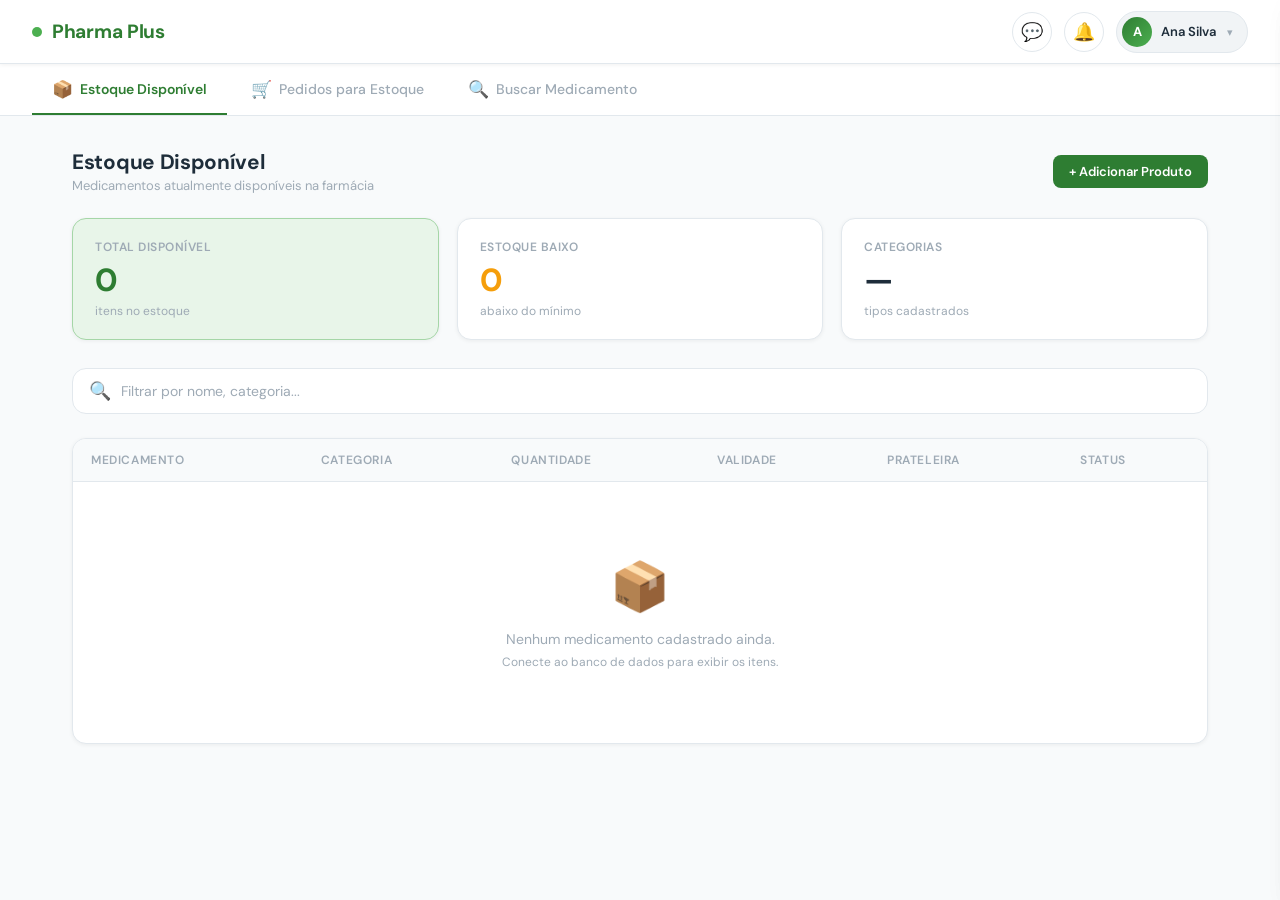
==== src/main/resources/static/home.html @ 308cdc3d "Codigo da sprint 1 final" ====
<!DOCTYPE html>
<html lang="pt-br">
<head>
  <meta charset="UTF-8" />
  <meta name="viewport" content="width=device-width, initial-scale=1.0"/>
  <title>Pharma Plus - Home</title>

  <!-- Google Fonts -->
  <link href="https://fonts.googleapis.com/css2?family=DM+Sans:wght@300;400;500;600;700&family=DM+Mono:wght@400;500&display=swap" rel="stylesheet"/>

  <!-- Estilos da home -->
  <link rel="stylesheet" href="home.css" />
</head>
<body>

<!-- HEADER -->
<header>
  <div class="header-brand">
    <span class="dot"></span>
    Pharma Plus
  </div>
  <div class="header-right">
    <button class="header-icon-btn" title="Solicitações" onclick="abrirSidePanel('solic')">
      💬
      <span class="badge" id="solic-badge">0</span>
    </button>
    <button class="header-icon-btn" title="Notificações">🔔</button>
    <div class="user-menu-wrap" id="user-menu-wrap">
      <div class="profile-chip" onclick="toggleDropdown()">
        <div class="avatar" id="header-avatar">?</div>
        <span class="profile-name" id="header-nome">Carregando...</span>
        <span style="font-size:11px;color:var(--gray-400);margin-left:2px">▾</span>
      </div>
      <div class="user-dropdown" id="user-dropdown">
        <div class="dropdown-header">
          <div class="d-nome"  id="dropdown-nome">—</div>
          <div class="d-cargo" id="dropdown-cargo">—</div>
        </div>
        <button class="dropdown-item" onclick="abrirSidePanel('perfil'); fecharDropdown()">
          <span class="d-icon">👤</span> Meu Perfil
        </button>
        <button class="dropdown-item" onclick="abrirSidePanel('solic'); fecharDropdown()">
          <span class="d-icon">💬</span> Solicitações
          <span class="badge" id="solic-badge-dropdown" style="position:static;margin-left:auto">0</span>
        </button>
        <a href="index.html" class="dropdown-item danger">
          <span class="d-icon">🚪</span> Sair
        </a>
      </div>
    </div>
  </div>
</header>

<!-- OVERLAY DO SIDE PANEL -->
<div class="side-overlay" id="side-overlay" onclick="fecharSidePanel()"></div>

<!-- SIDE PANEL: PERFIL -->
<div class="side-panel" id="side-perfil">
  <div class="side-panel-header">
    <h2>👤 Meu Perfil</h2>
    <button class="side-close" onclick="fecharSidePanel()">✕</button>
  </div>
  <div class="side-panel-body">
    <div class="profile-banner"></div>
    <div class="profile-ava-wrap">
      <div class="profile-ava" id="perfil-ava">?</div>
    </div>
    <div class="profile-username" id="perfil-nome">—</div>
    <div class="profile-role"     id="perfil-cargo">—</div>
    <hr class="profile-divider" style="margin-top:16px"/>
    <div class="form-group">
      <label>Nome Completo</label>
      <input type="text" id="perfil-input-nome" />
    </div>
    <div class="form-group">
      <label>E-mail</label>
      <input type="email" id="perfil-input-email" />
    </div>
    <div class="form-group">
      <label>Cargo</label>
      <input type="text" id="perfil-input-cargo" />
    </div>
    <div class="form-group">
      <label>Nova Senha</label>
      <input type="password" placeholder="Deixe em branco para manter" />
    </div>
    <div style="display:flex;gap:10px;margin-top:8px">
      <button class="btn btn-primary" style="flex:1" onclick="salvarPerfil()">Salvar Alterações</button>
      <a href="index.html"><button class="btn btn-red" type="button">Sair</button></a>
    </div>
  </div>
</div>

<!-- SIDE PANEL: SOLICITAÇÕES -->
<div class="side-panel" id="side-solic">
  <div class="side-panel-header">
    <h2>💬 Solicitações</h2>
    <button class="side-close" onclick="fecharSidePanel()">✕</button>
  </div>
  <div class="side-panel-body">
    <button class="btn btn-primary" style="width:100%;margin-bottom:20px" onclick="abrirModalSolic()">
      + Nova Solicitação
    </button>
    <div class="solic-list" id="lista-solicitacoes"></div>
  </div>
</div>

<!-- ABAS -->
<div class="tabs-bar">
  <button class="tab-btn active" onclick="openTab('estoque')" id="tab-estoque">
    <span class="tab-icon">📦</span> Estoque Disponível
  </button>
  <button class="tab-btn" onclick="openTab('pedidos')" id="tab-pedidos">
    <span class="tab-icon">🛒</span> Pedidos para Estoque
  </button>
  <button class="tab-btn" onclick="openTab('buscar')" id="tab-buscar">
    <span class="tab-icon">🔍</span> Buscar Medicamento
  </button>
</div>

<!-- CONTEÚDO -->
<div class="content">

  <!-- Estoque Disponível -->
  <div class="panel active" id="panel-estoque">
    <div class="section-header">
      <div>
        <div class="section-title">Estoque Disponível</div>
        <div class="section-subtitle">Medicamentos atualmente disponíveis na farmácia</div>
      </div>
      <button class="btn btn-primary">+ Adicionar Produto</button>
    </div>
    <div class="cards-row">
      <div class="stat-card accent">
        <div class="label">Total Disponível</div>
        <div class="value" id="stat-total">—</div>
        <div class="sub">itens no estoque</div>
      </div>
      <div class="stat-card">
        <div class="label">Estoque Baixo</div>
        <div class="value" id="stat-baixo" style="color:#f59e0b">—</div>
        <div class="sub">abaixo do mínimo</div>
      </div>
      <div class="stat-card">
        <div class="label">Categorias</div>
        <div class="value">—</div>
        <div class="sub">tipos cadastrados</div>
      </div>
    </div>
    <div class="search-bar">
      <span class="search-icon">🔍</span>
      <input type="text" id="search-estoque" placeholder="Filtrar por nome, categoria..."
        oninput="filtrarTabela('tabela-estoque', this.value)" />
    </div>
    <div class="table-wrapper">
      <table id="tabela-estoque">
        <thead>
          <tr>
            <th>Medicamento</th><th>Categoria</th><th>Quantidade</th>
            <th>Validade</th><th>Prateleira</th><th>Status</th>
          </tr>
        </thead>
        <tbody id="corpo-estoque"></tbody>
      </table>
    </div>
  </div>

  <!-- Pedidos para Estoque -->
  <div class="panel" id="panel-pedidos">
    <div class="section-header">
      <div>
        <div class="section-title">Pedidos para Estoque</div>
        <div class="section-subtitle">Medicamentos em falta — solicitar reposição</div>
      </div>
      <button class="btn btn-primary" onclick="abrirModalPedido()">+ Novo Pedido</button>
    </div>
    <div class="table-wrapper">
      <table id="tabela-pedidos">
        <thead>
          <tr>
            <th>Medicamento</th><th>Motivo</th><th>Solicitado por</th>
            <th>Data</th><th>Prioridade</th><th>Situação</th>
          </tr>
        </thead>
        <tbody id="corpo-pedidos"></tbody>
      </table>
    </div>
  </div>

  <!-- Buscar Medicamento -->
  <div class="panel" id="panel-buscar">
    <div class="section-header">
      <div>
        <div class="section-title">Buscar Medicamento</div>
        <div class="section-subtitle">Clique em um medicamento para ver o resumo e localização</div>
      </div>
    </div>
    <div class="search-bar">
      <span class="search-icon">🔍</span>
      <input type="text" id="search-buscar" placeholder="Digite o nome do medicamento..."
        oninput="filtrarTabela('tabela-buscar', this.value)" />
    </div>
    <div class="table-wrapper">
      <table id="tabela-buscar">
        <thead>
          <tr>
            <th>Nome</th><th>Princípio Ativo</th><th>Fabricante</th>
            <th>Categoria</th><th>Prateleira</th><th>Qtd.</th>
          </tr>
        </thead>
        <tbody id="corpo-buscar"></tbody>
      </table>
    </div>
  </div>

</div><!-- /content -->

<!-- MODAL: DETALHE DO MEDICAMENTO -->
<div class="modal-overlay" id="modal-med">
  <div class="modal">
    <div class="modal-header">
      <h2 id="modal-med-nome">Nome do Medicamento</h2>
      <button class="modal-close" onclick="fecharModal('modal-med')">✕</button>
    </div>
    <div class="modal-body">
      <div class="med-info-grid">
        <div class="med-info-item"><label>Princípio Ativo</label><p id="modal-ativo">—</p></div>
        <div class="med-info-item"><label>Fabricante</label><p id="modal-fab">—</p></div>
        <div class="med-info-item"><label>Categoria</label><p id="modal-cat">—</p></div>
        <div class="med-info-item"><label>Validade</label><p id="modal-val">—</p></div>
        <div class="med-info-item"><label>Quantidade</label><p id="modal-qtd">—</p></div>
        <div class="med-info-item"><label>Dosagem</label><p id="modal-dos">—</p></div>
      </div>
      <div class="shelf-display">
        <span class="shelf-icon">🗄️</span>
        <div class="shelf-info">
          <label>Localização na Prateleira</label>
          <p id="modal-prat">—</p>
        </div>
      </div>
    </div>
  </div>
</div>

<!-- MODAL: NOVO PEDIDO -->
<div class="modal-overlay" id="modal-pedido">
  <div class="modal">
    <div class="modal-header">
      <h2>Novo Pedido de Estoque</h2>
      <button class="modal-close" onclick="fecharModal('modal-pedido')">✕</button>
    </div>
    <div class="modal-body">
      <div class="form-group">
        <label>Nome do Medicamento</label>
        <input type="text" id="pedido-nome" placeholder="Ex: Dipirona 500mg" />
      </div>
      <div class="form-group">
        <label>Motivo da Falta</label>
        <textarea id="pedido-motivo" placeholder="Descreva o motivo da solicitação..."></textarea>
      </div>
      <div class="form-group">
        <label>Prioridade</label>
        <select id="pedido-prioridade">
          <option value="Alta">🔴 Alta</option>
          <option value="Média" selected>🟡 Média</option>
          <option value="Baixa">🟢 Baixa</option>
        </select>
      </div>
      <div style="display:flex;gap:10px;margin-top:8px">
        <button class="btn btn-primary" onclick="adicionarPedido()">Enviar Pedido</button>
        <button class="btn btn-outline" onclick="fecharModal('modal-pedido')">Cancelar</button>
      </div>
    </div>
  </div>
</div>

<!-- MODAL: NOVA SOLICITAÇÃO -->
<div class="modal-overlay" id="modal-solic">
  <div class="modal">
    <div class="modal-header">
      <h2>Nova Solicitação</h2>
      <button class="modal-close" onclick="fecharModal('modal-solic')">✕</button>
    </div>
    <div class="modal-body">
      <div class="form-group">
        <label>Tipo</label>
        <select id="solic-tipo">
          <option value="horario">📅 Agendar Horário com Farmacêutico</option>
          <option value="duvida">❓ Tirar Dúvida</option>
          <option value="farmaceutico">💊 Solicitação do Farmacêutico ao Atendente</option>
        </select>
      </div>
      <div class="form-group">
        <label>Mensagem</label>
        <textarea id="solic-msg" placeholder="Descreva sua solicitação..."></textarea>
      </div>
      <div class="form-group">
        <label>Data/Hora (se agendamento)</label>
        <input type="datetime-local" id="solic-data" />
      </div>
      <div style="display:flex;gap:10px;margin-top:8px">
        <button class="btn btn-primary" onclick="adicionarSolic()">Enviar</button>
        <button class="btn btn-outline" onclick="fecharModal('modal-solic')">Cancelar</button>
      </div>
    </div>
  </div>
</div>

<!-- JavaScript da home — carregado no final do body -->
<script src="home.js"></script>

</body>
</html>
---- src/main/resources/static/home.css ----
/* ════════════════════════════════════════
   PHARMA PLUS — home.css
   Estilos da tela principal (home.html)
════════════════════════════════════════ */

/* ── VARIÁVEIS GLOBAIS ── */
:root {
  --green-main:  #2e7d32;
  --green-light: #4caf50;
  --green-pale:  #e8f5e9;
  --green-mid:   #a5d6a7;
  --white:       #ffffff;
  --gray-50:     #f8fafb;
  --gray-100:    #f1f4f6;
  --gray-200:    #e2e8ed;
  --gray-400:    #9eaab5;
  --gray-600:    #5a6a78;
  --gray-800:    #1e2d3a;
  --red-soft:    #ffebee;
  --red-main:    #c62828;
  --amber-soft:  #fff8e1;
  --amber-main:  #f59e0b;
  --blue-soft:   #e3f2fd;
  --blue-main:   #1565c0;
  --shadow-sm:   0 1px 4px rgba(0,0,0,0.06);
  --shadow-md:   0 4px 16px rgba(0,0,0,0.09);
  --shadow-lg:   0 8px 32px rgba(0,0,0,0.12);
  --radius:      14px;
  --radius-sm:   8px;
}

/* ── RESET ── */
* { box-sizing: border-box; margin: 0; padding: 0; }

body {
  font-family: 'DM Sans', sans-serif;
  background: var(--gray-50);
  color: var(--gray-800);
  min-height: 100vh;
}

/* ── ANIMAÇÃO GLOBAL ── */
@keyframes fadeUp {
  from { opacity: 0; transform: translateY(10px); }
  to   { opacity: 1; transform: translateY(0); }
}

/* ════════════════════════════════════════
   HEADER
════════════════════════════════════════ */
header {
  background: var(--white);
  border-bottom: 1.5px solid var(--gray-200);
  display: flex;
  align-items: center;
  justify-content: space-between;
  padding: 0 32px;
  height: 64px;
  position: sticky;
  top: 0;
  z-index: 100;
  box-shadow: var(--shadow-sm);
}

.header-brand {
  display: flex;
  align-items: center;
  gap: 10px;
  font-weight: 700;
  font-size: 1.2rem;
  color: var(--green-main);
  letter-spacing: -0.3px;
}

.header-brand .dot {
  width: 10px; height: 10px;
  background: var(--green-light);
  border-radius: 50%;
  display: inline-block;
}

.header-right {
  display: flex;
  align-items: center;
  gap: 12px;
}

.header-icon-btn {
  position: relative;
  width: 40px; height: 40px;
  border-radius: 50%;
  border: 1.5px solid var(--gray-200);
  background: var(--white);
  display: flex; align-items: center; justify-content: center;
  cursor: pointer;
  font-size: 18px;
  transition: background 0.2s, border-color 0.2s;
  color: var(--gray-600);
}

.header-icon-btn:hover {
  background: var(--green-pale);
  border-color: var(--green-mid);
  color: var(--green-main);
}

.badge {
  position: absolute;
  top: -3px; right: -3px;
  background: var(--red-main);
  color: white;
  font-size: 10px; font-weight: 700;
  width: 17px; height: 17px;
  border-radius: 50%;
  display: flex; align-items: center; justify-content: center;
  border: 2px solid white;
}

/* ── CHIP DE PERFIL NO HEADER ── */
.profile-chip {
  display: flex; align-items: center; gap: 9px;
  background: var(--gray-100);
  border: 1.5px solid var(--gray-200);
  border-radius: 99px;
  padding: 5px 14px 5px 5px;
  cursor: pointer;
  transition: background 0.2s;
}

.profile-chip:hover {
  background: var(--green-pale);
  border-color: var(--green-mid);
}

.avatar {
  width: 30px; height: 30px;
  border-radius: 50%;
  background: linear-gradient(135deg, var(--green-main), var(--green-light));
  display: flex; align-items: center; justify-content: center;
  font-size: 13px; font-weight: 700; color: white;
}

.profile-name {
  font-size: 13px; font-weight: 600;
  color: var(--gray-800);
}

/* ════════════════════════════════════════
   DROPDOWN DO USUÁRIO
════════════════════════════════════════ */
.user-menu-wrap { position: relative; }

.user-dropdown {
  display: none;
  position: absolute;
  top: calc(100% + 10px);
  right: 0;
  background: var(--white);
  border: 1.5px solid var(--gray-200);
  border-radius: var(--radius);
  box-shadow: var(--shadow-lg);
  min-width: 220px;
  z-index: 999;
  overflow: hidden;
  animation: fadeUp 0.2s ease;
}

.user-dropdown.open { display: block; }

.dropdown-header {
  padding: 14px 16px;
  background: var(--green-pale);
  border-bottom: 1.5px solid var(--green-mid);
}

.dropdown-header .d-nome  { font-size: 14px; font-weight: 700; color: var(--green-main); }
.dropdown-header .d-cargo { font-size: 12px; color: var(--gray-600); margin-top: 2px; }

.dropdown-item {
  display: flex; align-items: center; gap: 10px;
  padding: 12px 16px;
  font-size: 14px; font-weight: 500;
  color: var(--gray-800);
  cursor: pointer;
  border: none; background: none;
  width: 100%; text-align: left;
  font-family: 'DM Sans', sans-serif;
  transition: background 0.15s;
  border-bottom: 1px solid var(--gray-100);
  text-decoration: none;
}

.dropdown-item:last-child { border-bottom: none; }
.dropdown-item:hover      { background: var(--green-pale); color: var(--green-main); }
.dropdown-item .d-icon    { font-size: 17px; }
.dropdown-item.danger     { color: var(--red-main); }
.dropdown-item.danger:hover { background: var(--red-soft); }

/* ════════════════════════════════════════
   ABAS (TABS)
════════════════════════════════════════ */
.tabs-bar {
  background: var(--white);
  border-bottom: 1.5px solid var(--gray-200);
  display: flex;
  align-items: flex-end;
  padding: 0 32px;
  gap: 4px;
  overflow-x: auto;
}

.tab-btn {
  display: flex; align-items: center; gap: 7px;
  padding: 14px 20px 13px;
  border: none; background: none;
  font-family: 'DM Sans', sans-serif;
  font-size: 14px; font-weight: 500;
  color: var(--gray-400);
  cursor: pointer;
  border-bottom: 2.5px solid transparent;
  transition: color 0.2s, border-color 0.2s;
  white-space: nowrap;
}

.tab-btn .tab-icon { font-size: 17px; }
.tab-btn:hover     { color: var(--green-main); }

.tab-btn.active {
  color: var(--green-main);
  border-bottom-color: var(--green-main);
  font-weight: 600;
}

/* ════════════════════════════════════════
   CONTEÚDO PRINCIPAL / PAINÉIS
════════════════════════════════════════ */
.content {
  padding: 32px;
  max-width: 1200px;
  margin: 0 auto;
}

.panel { display: none; animation: fadeUp 0.3s ease; }
.panel.active { display: block; }

/* ── CABEÇALHO DE SEÇÃO ── */
.section-header {
  display: flex;
  align-items: center;
  justify-content: space-between;
  margin-bottom: 24px;
}

.section-title {
  font-size: 1.3rem; font-weight: 700;
  color: var(--gray-800);
  letter-spacing: -0.3px;
}

.section-subtitle {
  font-size: 13px;
  color: var(--gray-400);
  margin-top: 2px;
}

/* ════════════════════════════════════════
   BARRA DE BUSCA
════════════════════════════════════════ */
.search-bar {
  display: flex; align-items: center; gap: 10px;
  background: var(--white);
  border: 1.5px solid var(--gray-200);
  border-radius: var(--radius);
  padding: 10px 16px;
  width: 100%;
  margin-bottom: 24px;
  transition: border-color 0.2s, box-shadow 0.2s;
}

.search-bar:focus-within {
  border-color: var(--green-light);
  box-shadow: 0 0 0 3px rgba(76,175,80,0.12);
}

.search-bar input {
  border: none; outline: none;
  font-family: 'DM Sans', sans-serif;
  font-size: 14px; color: var(--gray-800);
  background: transparent;
  flex: 1;
}

.search-bar input::placeholder { color: var(--gray-400); }
.search-icon { font-size: 18px; color: var(--gray-400); }

/* ════════════════════════════════════════
   TABELA
════════════════════════════════════════ */
.table-wrapper {
  background: var(--white);
  border-radius: var(--radius);
  border: 1.5px solid var(--gray-200);
  overflow: hidden;
  box-shadow: var(--shadow-sm);
}

table { width: 100%; border-collapse: collapse; }

thead th {
  background: var(--gray-50);
  padding: 13px 18px;
  text-align: left;
  font-size: 12px; font-weight: 600;
  color: var(--gray-400);
  text-transform: uppercase;
  letter-spacing: 0.6px;
  border-bottom: 1.5px solid var(--gray-200);
}

tbody tr {
  border-bottom: 1px solid var(--gray-100);
  transition: background 0.15s;
  cursor: pointer;
}

tbody tr:hover       { background: var(--green-pale); }
tbody tr:last-child  { border-bottom: none; }

tbody td {
  padding: 13px 18px;
  font-size: 14px;
  color: var(--gray-800);
}

/* ── PILLS (TAGS COLORIDAS) ── */
.pill {
  display: inline-flex; align-items: center;
  padding: 3px 10px;
  border-radius: 99px;
  font-size: 12px; font-weight: 600;
}

.pill-green { background: var(--green-pale); color: var(--green-main); }
.pill-red   { background: var(--red-soft);   color: var(--red-main); }
.pill-amber { background: var(--amber-soft); color: #9a6a00; }
.pill-blue  { background: var(--blue-soft);  color: var(--blue-main); }

/* ════════════════════════════════════════
   CARDS DE ESTATÍSTICAS
════════════════════════════════════════ */
.cards-row {
  display: grid;
  grid-template-columns: repeat(auto-fit, minmax(200px, 1fr));
  gap: 18px;
  margin-bottom: 28px;
}

.stat-card {
  background: var(--white);
  border: 1.5px solid var(--gray-200);
  border-radius: var(--radius);
  padding: 20px 22px;
  box-shadow: var(--shadow-sm);
}

.stat-card .label {
  font-size: 12px; font-weight: 600;
  color: var(--gray-400);
  text-transform: uppercase;
  letter-spacing: 0.5px;
}

.stat-card .value {
  font-size: 2rem; font-weight: 700;
  color: var(--gray-800);
  margin: 4px 0 2px;
  letter-spacing: -1px;
}

.stat-card .sub { font-size: 12px; color: var(--gray-400); }

.stat-card.accent { border-color: var(--green-mid); background: var(--green-pale); }
.stat-card.accent .value { color: var(--green-main); }

/* ════════════════════════════════════════
   MODAIS
════════════════════════════════════════ */
.modal-overlay {
  display: none;
  position: fixed; inset: 0;
  background: rgba(0,0,0,0.35);
  z-index: 999;
  align-items: center; justify-content: center;
}

.modal-overlay.open { display: flex; }

.modal {
  background: var(--white);
  border-radius: var(--radius);
  width: 480px; max-width: 95vw;
  box-shadow: var(--shadow-lg);
  overflow: hidden;
  animation: fadeUp 0.25s ease;
}

.modal-header {
  background: linear-gradient(135deg, var(--green-main), var(--green-light));
  padding: 22px 26px;
  display: flex; align-items: center; justify-content: space-between;
}

.modal-header h2 { color: white; font-size: 1.05rem; font-weight: 700; }

.modal-close {
  background: rgba(255,255,255,0.25); border: none; color: white;
  width: 30px; height: 30px; border-radius: 50%; cursor: pointer;
  font-size: 16px; display: flex; align-items: center; justify-content: center;
  transition: background 0.2s;
}

.modal-close:hover { background: rgba(255,255,255,0.4); }

.modal-body { padding: 24px 26px; }

/* ── GRID DE INFO DO MEDICAMENTO ── */
.med-info-grid {
  display: grid;
  grid-template-columns: 1fr 1fr;
  gap: 14px;
}

.med-info-item label {
  font-size: 11px; font-weight: 600;
  text-transform: uppercase; letter-spacing: 0.5px;
  color: var(--gray-400);
}

.med-info-item p {
  font-size: 14px; font-weight: 500;
  color: var(--gray-800); margin-top: 3px;
}

/* ── LOCALIZAÇÃO NA PRATELEIRA ── */
.shelf-display {
  background: var(--green-pale);
  border: 1.5px solid var(--green-mid);
  border-radius: var(--radius-sm);
  padding: 14px 18px;
  margin-top: 18px;
  display: flex; align-items: center; gap: 12px;
}

.shelf-display .shelf-icon { font-size: 28px; }

.shelf-display .shelf-info label {
  font-size: 11px; font-weight: 600;
  text-transform: uppercase; color: var(--green-main); letter-spacing: 0.5px;
}

.shelf-display .shelf-info p {
  font-size: 18px; font-weight: 700; color: var(--green-main);
}

/* ════════════════════════════════════════
   SOLICITAÇÕES
════════════════════════════════════════ */
.solic-list { display: flex; flex-direction: column; gap: 14px; }

.solic-card {
  background: var(--white);
  border: 1.5px solid var(--gray-200);
  border-radius: var(--radius);
  padding: 18px 20px;
  box-shadow: var(--shadow-sm);
  display: flex; gap: 14px; align-items: flex-start;
}

.solic-card .solic-ava {
  width: 38px; height: 38px;
  border-radius: 50%;
  display: flex; align-items: center; justify-content: center;
  font-size: 16px; font-weight: 700; color: white;
  flex-shrink: 0;
}

.ava-green { background: linear-gradient(135deg, var(--green-main), var(--green-light)); }
.ava-blue  { background: linear-gradient(135deg, #1565c0, #42a5f5); }

.solic-card .solic-body   { flex: 1; }
.solic-card .solic-name   { font-size: 14px; font-weight: 600; }
.solic-card .solic-text   { font-size: 13px; color: var(--gray-600); margin-top: 3px; }
.solic-card .solic-meta   { font-size: 12px; color: var(--gray-400); margin-top: 6px; }
.solic-card .solic-actions { display: flex; gap: 8px; flex-shrink: 0; }

/* ════════════════════════════════════════
   BOTÕES
════════════════════════════════════════ */
.btn {
  display: inline-flex; align-items: center; gap: 6px;
  padding: 8px 16px;
  border-radius: var(--radius-sm);
  font-family: 'DM Sans', sans-serif;
  font-size: 13px; font-weight: 600;
  cursor: pointer; border: none;
  transition: all 0.2s;
}

.btn-primary             { background: var(--green-main); color: white; }
.btn-primary:hover       { background: var(--green-light); }

.btn-outline {
  background: transparent;
  border: 1.5px solid var(--gray-200);
  color: var(--gray-600);
}
.btn-outline:hover {
  border-color: var(--green-mid);
  color: var(--green-main);
  background: var(--green-pale);
}

.btn-red             { background: var(--red-soft); color: var(--red-main); border: 1.5px solid #ffcdd2; }
.btn-red:hover       { background: #ffcdd2; }

/* ════════════════════════════════════════
   FORMULÁRIOS
════════════════════════════════════════ */
.form-group { margin-bottom: 16px; }

.form-group label {
  display: block;
  font-size: 12px; font-weight: 600;
  color: var(--gray-600);
  text-transform: uppercase;
  letter-spacing: 0.5px;
  margin-bottom: 6px;
}

.form-group input,
.form-group select,
.form-group textarea {
  width: 100%; padding: 10px 14px;
  border: 1.5px solid var(--gray-200);
  border-radius: var(--radius-sm);
  font-family: 'DM Sans', sans-serif;
  font-size: 14px; color: var(--gray-800);
  background: var(--white);
  outline: none;
  transition: border-color 0.2s, box-shadow 0.2s;
}

.form-group input:focus,
.form-group select:focus,
.form-group textarea:focus {
  border-color: var(--green-light);
  box-shadow: 0 0 0 3px rgba(76,175,80,0.12);
}

.form-group textarea { resize: vertical; min-height: 80px; }

/* ════════════════════════════════════════
   PAINEL LATERAL (SIDE PANEL)
════════════════════════════════════════ */
.side-overlay {
  display: none;
  position: fixed; inset: 0;
  background: rgba(0,0,0,0.3);
  z-index: 500;
}

.side-overlay.open { display: block; }

.side-panel {
  position: fixed;
  top: 0; right: -440px;
  width: 420px; max-width: 95vw;
  height: 100vh;
  background: var(--white);
  box-shadow: var(--shadow-lg);
  z-index: 501;
  display: flex; flex-direction: column;
  transition: right 0.3s cubic-bezier(.4,0,.2,1);
  overflow-y: auto;
}

.side-panel.open { right: 0; }

.side-panel-header {
  display: flex; align-items: center; justify-content: space-between;
  padding: 20px 24px;
  border-bottom: 1.5px solid var(--gray-200);
  background: var(--white);
  position: sticky; top: 0; z-index: 2;
}

.side-panel-header h2 { font-size: 1.1rem; font-weight: 700; color: var(--gray-800); }
.side-panel-body      { padding: 24px; flex: 1; }

.side-close {
  width: 32px; height: 32px;
  border-radius: 50%; border: 1.5px solid var(--gray-200);
  background: none; cursor: pointer; font-size: 16px;
  display: flex; align-items: center; justify-content: center;
  color: var(--gray-600); transition: all 0.2s;
}

.side-close:hover { background: var(--red-soft); border-color: #ffcdd2; color: var(--red-main); }

/* ════════════════════════════════════════
   PERFIL (DENTRO DO SIDE PANEL)
════════════════════════════════════════ */
.profile-banner {
  height: 70px;
  border-radius: var(--radius);
  background: linear-gradient(135deg, var(--green-main), var(--green-light));
  margin-bottom: 0;
}

.profile-ava-wrap { margin-top: -30px; margin-bottom: 14px; padding-left: 4px; }

.profile-ava {
  width: 72px; height: 72px;
  border-radius: 50%;
  background: linear-gradient(135deg, #1b5e20, var(--green-main));
  border: 4px solid white;
  display: flex; align-items: center; justify-content: center;
  font-size: 26px; font-weight: 700; color: white;
}

.profile-username { font-size: 1.15rem; font-weight: 700; }
.profile-role     { font-size: 13px; color: var(--gray-400); margin-top: 2px; margin-bottom: 20px; }
.profile-divider  { border: none; border-top: 1.5px solid var(--gray-200); margin: 20px 0; }

/* ════════════════════════════════════════
   ESTADO VAZIO
════════════════════════════════════════ */
.empty-state {
  text-align: center; padding: 60px 20px;
  color: var(--gray-400);
}

.empty-state .empty-icon { font-size: 48px; margin-bottom: 12px; }
.empty-state p { font-size: 14px; }

/* ════════════════════════════════════════
   SCROLLBAR
════════════════════════════════════════ */
::-webkit-scrollbar       { width: 6px; }
::-webkit-scrollbar-track { background: transparent; }
::-webkit-scrollbar-thumb { background: var(--gray-200); border-radius: 99px; }

/* ════════════════════════════════════════
   RESPONSIVO
════════════════════════════════════════ */
@media (max-width: 600px) {
  .content   { padding: 20px 16px; }
  header     { padding: 0 16px; }
  .tabs-bar  { padding: 0 8px; }
  .med-info-grid { grid-template-columns: 1fr; }
  .solic-card    { flex-direction: column; }
}
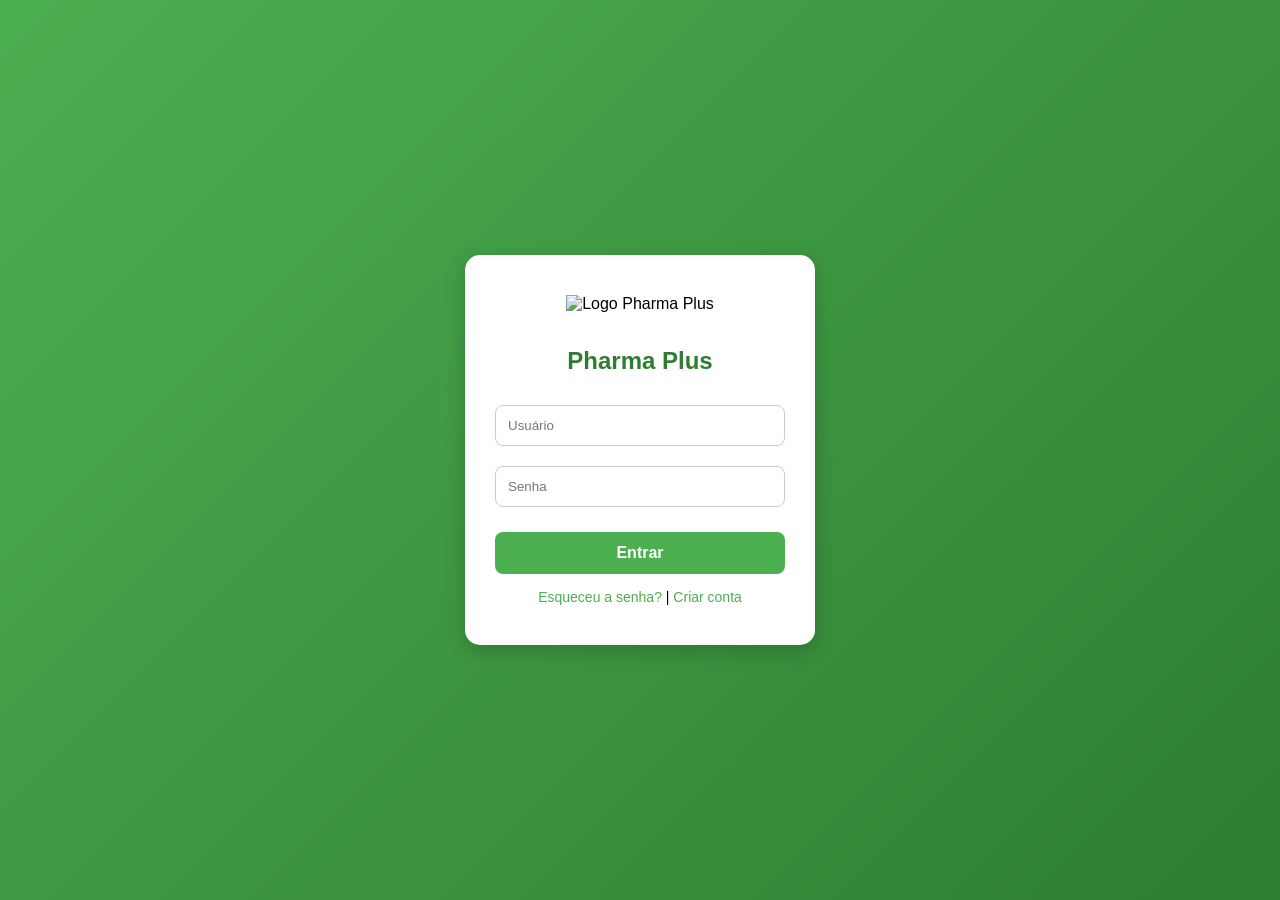
==== commit 20eaca9a: "feat: implementa autenticação JWT com login e geração de token" ====
--- a/src/main/resources/static/home.html
+++ b/src/main/resources/static/home.html
@@ -86,7 +86,7 @@
     </div>
     <div style="display:flex;gap:10px;margin-top:8px">
       <button class="btn btn-primary" style="flex:1" onclick="salvarPerfil()">Salvar Alterações</button>
-      <a href="index.html"><button class="btn btn-red" type="button">Sair</button></a>
+      <a href="index.html"><button class="btn btn-red" type="button" onClick="logout()">Sair</button></a>
     </div>
   </div>
 </div>
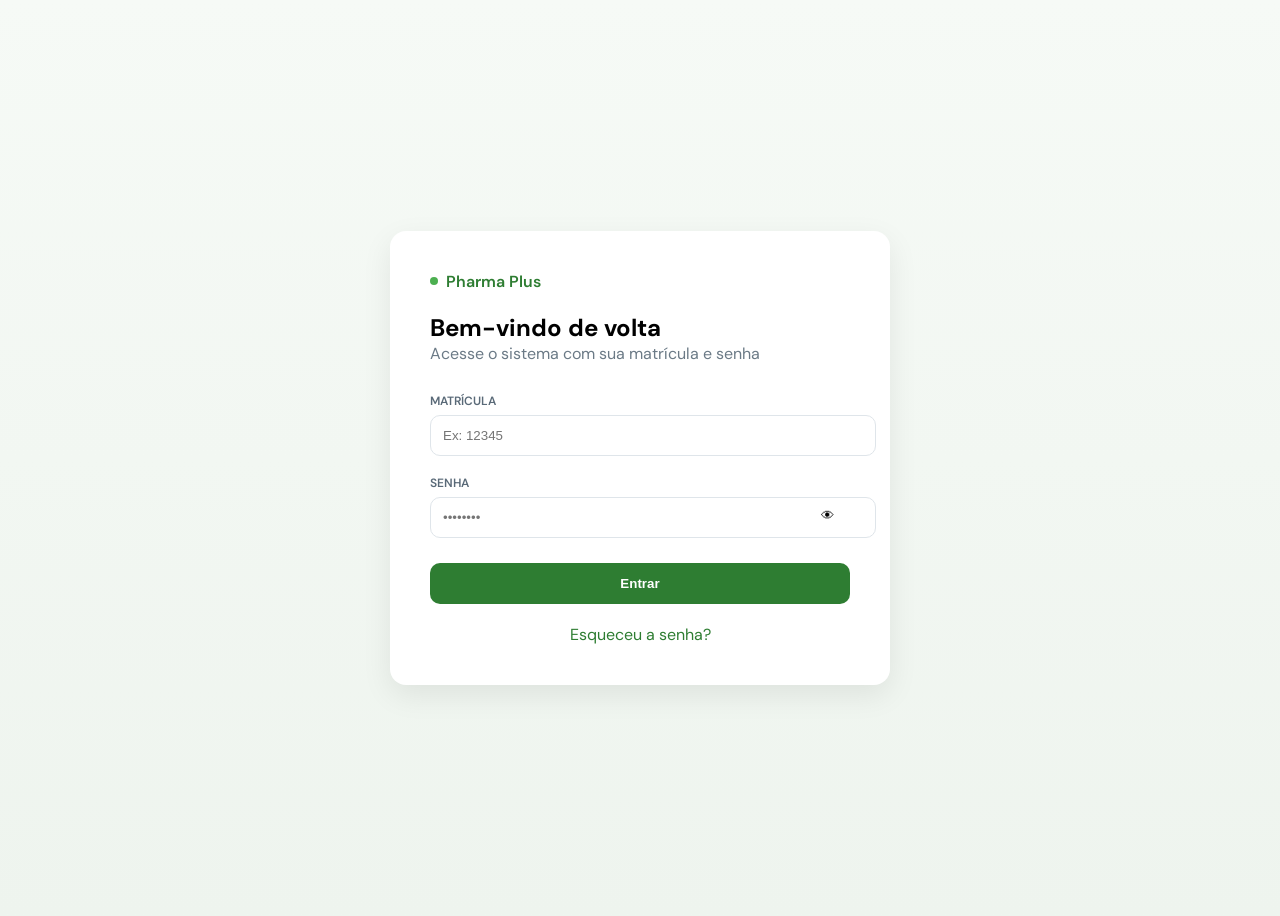
==== commit 3e84798a: "feat: integracao backend, correcao de bugs e modal de estoque" ====
--- a/src/main/resources/static/home.html
+++ b/src/main/resources/static/home.html
@@ -86,7 +86,7 @@
     </div>
     <div style="display:flex;gap:10px;margin-top:8px">
       <button class="btn btn-primary" style="flex:1" onclick="salvarPerfil()">Salvar Alterações</button>
-      <a href="index.html"><button class="btn btn-red" type="button" onClick="logout()">Sair</button></a>
+      <button class="btn btn-red" type="button" onclick="logout()">Sair</button>
     </div>
   </div>
 </div>
@@ -128,7 +128,7 @@
         <div class="section-title">Estoque Disponível</div>
         <div class="section-subtitle">Medicamentos atualmente disponíveis na farmácia</div>
       </div>
-      <button class="btn btn-primary">+ Adicionar Produto</button>
+      <button class="btn btn-primary" onclick="abrirModalProduto()">+ Adicionar Produto</button>
     </div>
     <div class="cards-row">
       <div class="stat-card accent">
@@ -306,6 +306,53 @@
   </div>
 </div>
 
+<!-- MODAL: ADICIONAR PRODUTO -->
+<div class="modal-overlay" id="modal-produto">
+  <div class="modal">
+    <div class="modal-header">
+      <h2>Adicionar Medicamento</h2>
+      <button class="modal-close" onclick="fecharModal('modal-produto')">✕</button>
+    </div>
+    <div class="modal-body">
+      <div class="form-group">
+        <label>Nome do Medicamento</label>
+        <input type="text" id="produto-nome" placeholder="Ex: Dipirona 500mg" />
+      </div>
+      <div class="form-group">
+        <label>Categoria</label>
+        <select id="produto-categoria">
+          <option value="Não Controlado">💊 Não Controlado</option>
+          <option value="Controlado">🔒 Controlado (Receita Obrigatória)</option>
+        </select>
+      </div>
+      <div class="form-group">
+        <label>Quantidade de Caixas</label>
+        <input type="number" id="produto-quantidade" placeholder="Ex: 20" min="0" />
+      </div>
+      <div class="form-group">
+        <label>Validade</label>
+        <input type="date" id="produto-validade" />
+      </div>
+      <div class="form-group">
+        <label>Prateleira</label>
+        <input type="text" id="produto-prateleira" placeholder="Ex: A3 - Fileira 2" />
+      </div>
+      <div class="form-group">
+        <label>Status</label>
+        <select id="produto-status">
+          <option value="Disponível">✅ Disponível na Prateleira</option>
+          <option value="Estoque">📦 Só no Estoque</option>
+        </select>
+      </div>
+      <div style="display:flex;gap:10px;margin-top:8px">
+        <button class="btn btn-primary" onclick="adicionarProduto()">Salvar Medicamento</button>
+        <button class="btn btn-outline" onclick="fecharModal('modal-produto')">Cancelar</button>
+      </div>
+      <div class="msg" id="msg-produto" style="margin-top:10px"></div>
+    </div>
+  </div>
+</div>
+
 <!-- JavaScript da home — carregado no final do body -->
 <script src="home.js"></script>
 
--- a/src/main/resources/static/home.css
+++ b/src/main/resources/static/home.css
@@ -659,4 +659,4 @@
   .tabs-bar  { padding: 0 8px; }
   .med-info-grid { grid-template-columns: 1fr; }
   .solic-card    { flex-direction: column; }
-}
+}
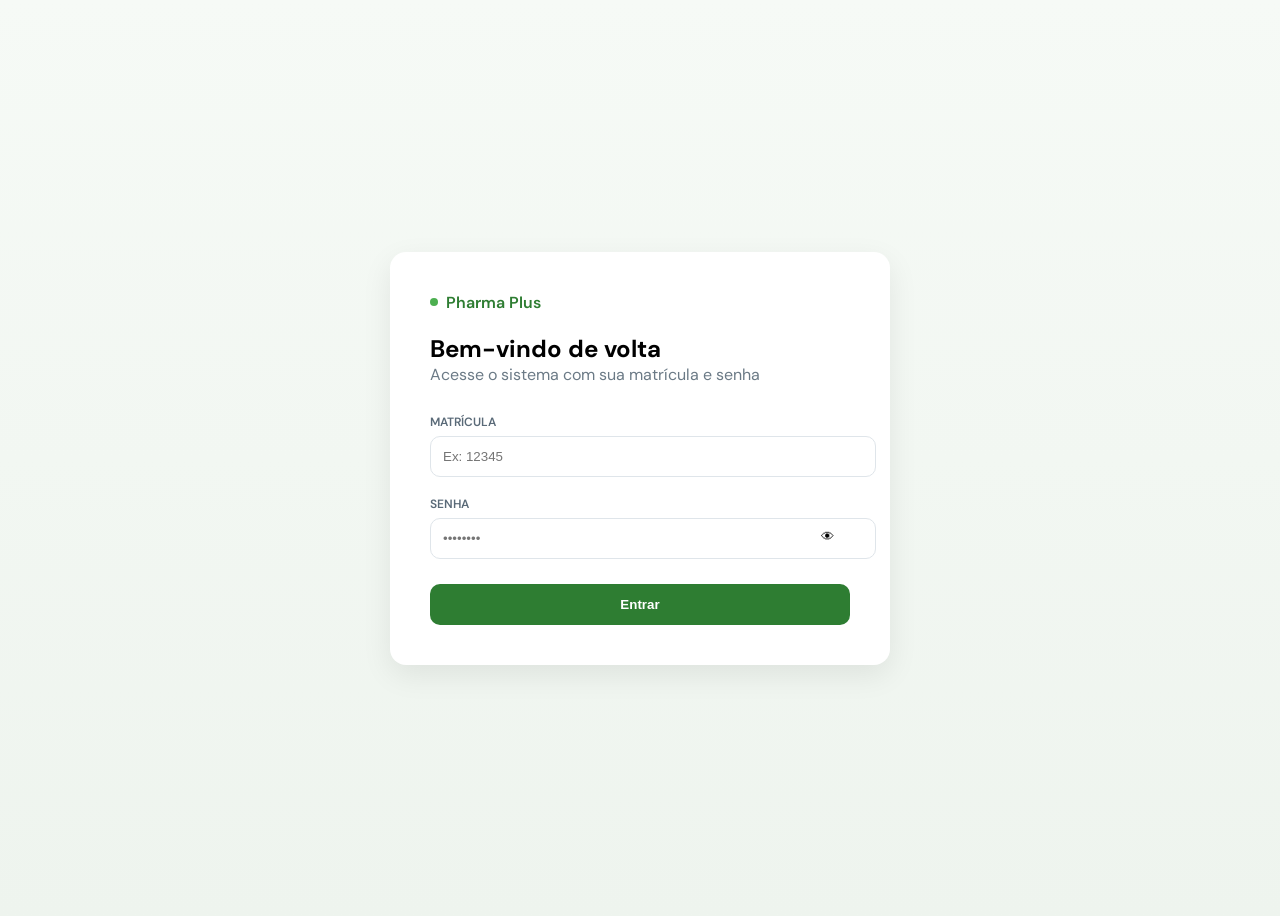
==== commit 65a9e2f3: "remove funcionalidade esqueceu a senha e altualizar alguma necessiadades" ====
--- a/src/main/resources/static/home.html
+++ b/src/main/resources/static/home.html
@@ -1,15 +1,11 @@
 <!DOCTYPE html>
 <html lang="pt-br">
 <head>
-  <meta charset="UTF-8" />
+  <meta charset="UTF-8"/>
   <meta name="viewport" content="width=device-width, initial-scale=1.0"/>
-  <title>Pharma Plus - Home</title>
-
-  <!-- Google Fonts -->
+  <title>Pharma Plus</title>
   <link href="https://fonts.googleapis.com/css2?family=DM+Sans:wght@300;400;500;600;700&family=DM+Mono:wght@400;500&display=swap" rel="stylesheet"/>
-
-  <!-- Estilos da home -->
-  <link rel="stylesheet" href="home.css" />
+  <link rel="stylesheet" href="home.css"/>
 </head>
 <body>
 
@@ -20,11 +16,14 @@
     Pharma Plus
   </div>
   <div class="header-right">
+    <span id="role-badge" class="role-badge"></span>
+    <button class="header-icon-btn" id="btn-tema" title="Alternar tema" onclick="toggleTema()">🌙</button>
+    <button class="header-icon-btn" title="Alertas de vencimento" onclick="openTab('estoque')">
+      ⚠️<span class="badge" id="alert-badge" style="display:none">0</span>
+    </button>
     <button class="header-icon-btn" title="Solicitações" onclick="abrirSidePanel('solic')">
-      💬
-      <span class="badge" id="solic-badge">0</span>
+      💬<span class="badge" id="solic-badge">0</span>
     </button>
-    <button class="header-icon-btn" title="Notificações">🔔</button>
     <div class="user-menu-wrap" id="user-menu-wrap">
       <div class="profile-chip" onclick="toggleDropdown()">
         <div class="avatar" id="header-avatar">?</div>
@@ -33,60 +32,35 @@
       </div>
       <div class="user-dropdown" id="user-dropdown">
         <div class="dropdown-header">
-          <div class="d-nome"  id="dropdown-nome">—</div>
+          <div class="d-nome" id="dropdown-nome">—</div>
           <div class="d-cargo" id="dropdown-cargo">—</div>
         </div>
-        <button class="dropdown-item" onclick="abrirSidePanel('perfil'); fecharDropdown()">
-          <span class="d-icon">👤</span> Meu Perfil
-        </button>
-        <button class="dropdown-item" onclick="abrirSidePanel('solic'); fecharDropdown()">
-          <span class="d-icon">💬</span> Solicitações
-          <span class="badge" id="solic-badge-dropdown" style="position:static;margin-left:auto">0</span>
-        </button>
-        <a href="index.html" class="dropdown-item danger">
-          <span class="d-icon">🚪</span> Sair
-        </a>
+        <button class="dropdown-item" onclick="abrirSidePanel('perfil'); fecharDropdown()"><span class="d-icon">👤</span> Meu Perfil</button>
+        <button class="dropdown-item" onclick="abrirSidePanel('solic'); fecharDropdown()"><span class="d-icon">💬</span> Solicitações<span class="badge" id="solic-badge-dropdown" style="position:static;margin-left:auto">0</span></button>
+        <button onclick="logout()" class="dropdown-item danger"><span class="d-icon">🚪</span> Sair</button>
       </div>
     </div>
   </div>
 </header>
 
-<!-- OVERLAY DO SIDE PANEL -->
 <div class="side-overlay" id="side-overlay" onclick="fecharSidePanel()"></div>
 
 <!-- SIDE PANEL: PERFIL -->
 <div class="side-panel" id="side-perfil">
-  <div class="side-panel-header">
-    <h2>👤 Meu Perfil</h2>
-    <button class="side-close" onclick="fecharSidePanel()">✕</button>
-  </div>
+  <div class="side-panel-header"><h2>👤 Meu Perfil</h2><button class="side-close" onclick="fecharSidePanel()">✕</button></div>
   <div class="side-panel-body">
     <div class="profile-banner"></div>
-    <div class="profile-ava-wrap">
-      <div class="profile-ava" id="perfil-ava">?</div>
-    </div>
+    <div class="profile-ava-wrap"><div class="profile-ava" id="perfil-ava">?</div></div>
     <div class="profile-username" id="perfil-nome">—</div>
-    <div class="profile-role"     id="perfil-cargo">—</div>
+    <div class="profile-role" id="perfil-cargo">—</div>
     <hr class="profile-divider" style="margin-top:16px"/>
-    <div class="form-group">
-      <label>Nome Completo</label>
-      <input type="text" id="perfil-input-nome" />
-    </div>
-    <div class="form-group">
-      <label>E-mail</label>
-      <input type="email" id="perfil-input-email" />
-    </div>
-    <div class="form-group">
-      <label>Cargo</label>
-      <input type="text" id="perfil-input-cargo" />
-    </div>
-    <div class="form-group">
-      <label>Nova Senha</label>
-      <input type="password" placeholder="Deixe em branco para manter" />
-    </div>
+    <div class="form-group"><label>Nome Completo</label><input type="text" id="perfil-input-nome"/></div>
+    <div class="form-group"><label>E-mail</label><input type="email" id="perfil-input-email"/></div>
+    <div class="form-group"><label>Cargo</label><input type="text" id="perfil-input-cargo"/></div>
+    <div class="form-group"><label>Nova Senha</label><input type="password" placeholder="Deixe em branco para manter"/></div>
     <div style="display:flex;gap:10px;margin-top:8px">
       <button class="btn btn-primary" style="flex:1" onclick="salvarPerfil()">Salvar Alterações</button>
-      <button class="btn btn-red" type="button" onclick="logout()">Sair</button>
+      <button class="btn btn-red" onclick="logout()">Sair</button>
     </div>
   </div>
 </div>
@@ -98,37 +72,89 @@
     <button class="side-close" onclick="fecharSidePanel()">✕</button>
   </div>
   <div class="side-panel-body">
-    <button class="btn btn-primary" style="width:100%;margin-bottom:20px" onclick="abrirModalSolic()">
-      + Nova Solicitação
-    </button>
+    <!-- Botão nova solicitação: atendente envia pro farmacêutico, farmacêutico envia pro atendente -->
+    <button class="btn btn-primary" style="width:100%;margin-bottom:20px" onclick="abrirModalSolic()">+ Nova Solicitação</button>
+    <!-- Filtro de abas: Recebidas / Enviadas -->
+    <div style="display:flex;gap:0;margin-bottom:16px;border:1.5px solid var(--gray-200);border-radius:var(--radius-sm);overflow:hidden">
+      <button id="solic-tab-recebidas" onclick="filtrarSolic('recebidas')"
+        style="flex:1;padding:8px;border:none;background:var(--green-main);color:white;font-family:'DM Sans',sans-serif;font-size:13px;font-weight:600;cursor:pointer">
+        📥 Recebidas
+      </button>
+      <button id="solic-tab-enviadas" onclick="filtrarSolic('enviadas')"
+        style="flex:1;padding:8px;border:none;background:var(--white);color:var(--gray-600);font-family:'DM Sans',sans-serif;font-size:13px;font-weight:500;cursor:pointer">
+        📤 Enviadas
+      </button>
+    </div>
     <div class="solic-list" id="lista-solicitacoes"></div>
   </div>
 </div>
 
 <!-- ABAS -->
 <div class="tabs-bar">
-  <button class="tab-btn active" onclick="openTab('estoque')" id="tab-estoque">
-    <span class="tab-icon">📦</span> Estoque Disponível
-  </button>
-  <button class="tab-btn" onclick="openTab('pedidos')" id="tab-pedidos">
-    <span class="tab-icon">🛒</span> Pedidos para Estoque
-  </button>
-  <button class="tab-btn" onclick="openTab('buscar')" id="tab-buscar">
-    <span class="tab-icon">🔍</span> Buscar Medicamento
-  </button>
-</div>
-
-<!-- CONTEÚDO -->
+  <button class="tab-btn" onclick="openTab('dashboard')" id="tab-dashboard"><span class="tab-icon">📊</span> Dashboard</button>
+  <button class="tab-btn active" onclick="openTab('estoque')" id="tab-estoque"><span class="tab-icon">📦</span> Estoque</button>
+  <button class="tab-btn" onclick="openTab('pedidos')" id="tab-pedidos"><span class="tab-icon">🛒</span> Pedidos</button>
+  <button class="tab-btn" onclick="openTab('buscar')" id="tab-buscar"><span class="tab-icon">🔍</span> Buscar</button>
+  <button class="tab-btn farmaceutico-only" onclick="openTab('admin'); renderAdmin()" id="tab-admin"><span class="tab-icon">👥</span> Usuários</button>
+</div>
+
 <div class="content">
 
-  <!-- Estoque Disponível -->
+  <!-- ══ DASHBOARD ══ -->
+  <div class="panel" id="panel-dashboard">
+    <div class="section-header">
+      <div><div class="section-title">Dashboard</div><div class="section-subtitle">Visão geral do sistema</div></div>
+    </div>
+    <div class="cards-row">
+      <div class="stat-card accent" style="cursor:pointer" onclick="openTab('estoque')">
+        <div class="label">Total no Estoque</div>
+        <div class="value" id="dash-total">—</div>
+        <div class="sub">medicamentos cadastrados</div>
+      </div>
+      <div class="stat-card" style="cursor:pointer" onclick="openTab('estoque')">
+        <div class="label">Estoque Baixo / Zerado</div>
+        <div class="value" id="dash-baixo" style="color:var(--red-main)">—</div>
+        <div class="sub">requerem atenção</div>
+      </div>
+      <div class="stat-card" style="cursor:pointer" onclick="openTab('estoque')">
+        <div class="label">Vencendo em 30 dias</div>
+        <div class="value" id="dash-vencendo" style="color:var(--amber-main)">—</div>
+        <div class="sub">verificar urgente</div>
+      </div>
+      <div class="stat-card" style="cursor:pointer" onclick="openTab('pedidos')">
+        <div class="label">Pedidos Pendentes</div>
+        <div class="value" id="dash-pedidos" style="color:var(--blue-main)">—</div>
+        <div class="sub">aguardando reposição</div>
+      </div>
+    </div>
+    <div class="dash-grid">
+      <div class="dash-card">
+        <div class="dash-card-header">⚠️ Vencendo em Breve</div>
+        <div id="dash-lista-vencendo"></div>
+      </div>
+      <div class="dash-card">
+        <div class="dash-card-header">📦 Estoque Crítico</div>
+        <div id="dash-lista-baixo"></div>
+      </div>
+      <div class="dash-card">
+        <div class="dash-card-header">📊 Distribuição por Categoria</div>
+        <div id="dash-grafico-categ" style="padding:8px 0"></div>
+      </div>
+      <div class="dash-card">
+        <div class="dash-card-header">🕐 Últimas Movimentações</div>
+        <div id="dash-lista-mov"></div>
+      </div>
+    </div>
+  </div>
+
+  <!-- ══ ESTOQUE ══ -->
   <div class="panel active" id="panel-estoque">
     <div class="section-header">
-      <div>
-        <div class="section-title">Estoque Disponível</div>
-        <div class="section-subtitle">Medicamentos atualmente disponíveis na farmácia</div>
-      </div>
-      <button class="btn btn-primary" onclick="abrirModalProduto()">+ Adicionar Produto</button>
+      <div><div class="section-title">Estoque Disponível</div><div class="section-subtitle">Medicamentos atualmente na farmácia · ordenados alfabeticamente</div></div>
+      <div style="display:flex;gap:8px">
+        <button class="btn btn-outline farmaceutico-only" onclick="exportarCSV()">⬇ Exportar CSV</button>
+        <button class="btn btn-primary farmaceutico-only" onclick="abrirModalAddMed()">➕ Novo Medicamento</button>
+      </div>
     </div>
     <div class="cards-row">
       <div class="stat-card accent">
@@ -138,128 +164,140 @@
       </div>
       <div class="stat-card">
         <div class="label">Estoque Baixo</div>
-        <div class="value" id="stat-baixo" style="color:#f59e0b">—</div>
-        <div class="sub">abaixo do mínimo</div>
-      </div>
-      <div class="stat-card">
+        <div class="value" id="stat-baixo" style="color:var(--amber-main)">—</div>
+        <div class="sub">abaixo do mínimo (≤5)</div>
+      </div>
+      <div class="stat-card" style="cursor:default">
         <div class="label">Categorias</div>
-        <div class="value">—</div>
-        <div class="sub">tipos cadastrados</div>
+        <div id="stat-categorias" style="margin-top:10px;display:flex;flex-wrap:wrap;gap:8px"></div>
+        <div class="sub" style="margin-top:8px">clique para filtrar</div>
       </div>
     </div>
     <div class="search-bar">
       <span class="search-icon">🔍</span>
-      <input type="text" id="search-estoque" placeholder="Filtrar por nome, categoria..."
-        oninput="filtrarTabela('tabela-estoque', this.value)" />
+      <input type="text" id="search-estoque" placeholder="Filtrar por nome, categoria..." oninput="filtrarTabela('tabela-estoque', this.value)"/>
     </div>
     <div class="table-wrapper">
       <table id="tabela-estoque">
-        <thead>
-          <tr>
-            <th>Medicamento</th><th>Categoria</th><th>Quantidade</th>
-            <th>Validade</th><th>Prateleira</th><th>Status</th>
-          </tr>
-        </thead>
+        <thead><tr><th>Medicamento</th><th>Categoria</th><th>Quantidade</th><th>Validade</th><th>Prateleira</th><th>Status</th><th class="farmaceutico-only">Ações</th></tr></thead>
         <tbody id="corpo-estoque"></tbody>
       </table>
     </div>
   </div>
 
-  <!-- Pedidos para Estoque -->
+  <!-- ══ PEDIDOS ══ -->
   <div class="panel" id="panel-pedidos">
     <div class="section-header">
-      <div>
-        <div class="section-title">Pedidos para Estoque</div>
-        <div class="section-subtitle">Medicamentos em falta — solicitar reposição</div>
-      </div>
+      <div><div class="section-title">Pedidos para Estoque</div><div class="section-subtitle">Medicamentos em falta — solicitar reposição</div></div>
       <button class="btn btn-primary" onclick="abrirModalPedido()">+ Novo Pedido</button>
     </div>
     <div class="table-wrapper">
       <table id="tabela-pedidos">
-        <thead>
-          <tr>
-            <th>Medicamento</th><th>Motivo</th><th>Solicitado por</th>
-            <th>Data</th><th>Prioridade</th><th>Situação</th>
-          </tr>
-        </thead>
+        <thead><tr><th>Medicamento</th><th>Motivo</th><th>Solicitado por</th><th>Data</th><th>Prioridade</th><th>Situação</th></tr></thead>
         <tbody id="corpo-pedidos"></tbody>
       </table>
     </div>
   </div>
 
-  <!-- Buscar Medicamento -->
+  <!-- ══ BUSCAR ══ -->
   <div class="panel" id="panel-buscar">
     <div class="section-header">
-      <div>
-        <div class="section-title">Buscar Medicamento</div>
-        <div class="section-subtitle">Clique em um medicamento para ver o resumo e localização</div>
-      </div>
+      <div><div class="section-title">Buscar Medicamento</div><div class="section-subtitle">Clique para ver detalhes, bula e Como Usar</div></div>
     </div>
     <div class="search-bar">
       <span class="search-icon">🔍</span>
-      <input type="text" id="search-buscar" placeholder="Digite o nome do medicamento..."
-        oninput="filtrarTabela('tabela-buscar', this.value)" />
+      <input type="text" id="search-buscar" placeholder="Nome, categoria ou prateleira..." oninput="onDigitarBusca(this.value)"/>
     </div>
     <div class="table-wrapper">
       <table id="tabela-buscar">
-        <thead>
-          <tr>
-            <th>Nome</th><th>Princípio Ativo</th><th>Fabricante</th>
-            <th>Categoria</th><th>Prateleira</th><th>Qtd.</th>
-          </tr>
-        </thead>
+        <thead><tr><th>Medicamento</th><th>Categoria</th><th>Quantidade</th><th>Prateleira</th><th>Validade</th><th>Ações</th></tr></thead>
         <tbody id="corpo-buscar"></tbody>
       </table>
     </div>
   </div>
 
+  <!-- ══ USUÁRIOS (Farmacêutico) ══ -->
+  <div class="panel farmaceutico-only" id="panel-admin">
+    <div class="section-header">
+      <div><div class="section-title">Gerenciar Usuários</div><div class="section-subtitle">Cadastre e gerencie os usuários do sistema</div></div>
+      <button class="btn btn-primary" onclick="abrirModalNovoUsuario()">+ Novo Usuário</button>
+    </div>
+    <div class="table-wrapper">
+      <table>
+        <thead><tr><th>Nome</th><th>Matrícula</th><th>E-mail</th><th>Cargo</th><th>Papel</th><th>Ações</th></tr></thead>
+        <tbody id="corpo-usuarios"></tbody>
+      </table>
+    </div>
+  </div>
+
 </div><!-- /content -->
 
-<!-- MODAL: DETALHE DO MEDICAMENTO -->
+<!-- ══ MODAL: MEDICAMENTO (4 abas) ══ -->
 <div class="modal-overlay" id="modal-med">
-  <div class="modal">
+  <div class="modal" style="width:640px;max-width:95vw">
     <div class="modal-header">
       <h2 id="modal-med-nome">Nome do Medicamento</h2>
       <button class="modal-close" onclick="fecharModal('modal-med')">✕</button>
     </div>
-    <div class="modal-body">
-      <div class="med-info-grid">
-        <div class="med-info-item"><label>Princípio Ativo</label><p id="modal-ativo">—</p></div>
-        <div class="med-info-item"><label>Fabricante</label><p id="modal-fab">—</p></div>
-        <div class="med-info-item"><label>Categoria</label><p id="modal-cat">—</p></div>
-        <div class="med-info-item"><label>Validade</label><p id="modal-val">—</p></div>
-        <div class="med-info-item"><label>Quantidade</label><p id="modal-qtd">—</p></div>
-        <div class="med-info-item"><label>Dosagem</label><p id="modal-dos">—</p></div>
-      </div>
-      <div class="shelf-display">
-        <span class="shelf-icon">🗄️</span>
-        <div class="shelf-info">
-          <label>Localização na Prateleira</label>
-          <p id="modal-prat">—</p>
-        </div>
-      </div>
-    </div>
-  </div>
-</div>
-
-<!-- MODAL: NOVO PEDIDO -->
+    <div class="modal-tabs">
+      <button class="modal-tab-btn active" id="modal-tab-btn-info"      onclick="mostrarAbaModal('info')">📋 Informações</button>
+      <button class="modal-tab-btn"        id="modal-tab-btn-como-usar"  onclick="mostrarAbaModal('como-usar')">💊 Como Usar</button>
+      <button class="modal-tab-btn"        id="modal-tab-btn-bula"       onclick="mostrarAbaModal('bula')">📄 Bula</button>
+      <button class="modal-tab-btn"        id="modal-tab-btn-historico"  onclick="mostrarAbaModal('historico')">🕐 Histórico</button>
+    </div>
+    <div class="modal-body" style="max-height:72vh;overflow-y:auto">
+      <!-- Informações -->
+      <div class="modal-tab-panel" id="modal-tab-panel-info">
+        <div class="med-info-grid">
+          <div class="med-info-item"><label>Princípio Ativo</label><p id="modal-ativo">—</p></div>
+          <div class="med-info-item"><label>Fabricante</label><p id="modal-fab">—</p></div>
+          <div class="med-info-item"><label>Categoria</label><p id="modal-cat">—</p></div>
+          <div class="med-info-item"><label>Validade</label><p id="modal-val">—</p></div>
+          <div class="med-info-item"><label>Quantidade</label><p id="modal-qtd">—</p></div>
+          <div class="med-info-item"><label>Dosagem / Forma</label><p id="modal-dos">—</p></div>
+        </div>
+        <div class="shelf-display">
+          <span class="shelf-icon">🗄️</span>
+          <div class="shelf-info"><label>Prateleira</label><p id="modal-prat">—</p></div>
+        </div>
+      </div>
+      <!-- Como Usar -->
+      <div class="modal-tab-panel" id="modal-tab-panel-como-usar" style="display:none">
+        <div id="modal-como-usar-content" data-loaded="false"></div>
+      </div>
+      <!-- Bula PDF -->
+      <div class="modal-tab-panel" id="modal-tab-panel-bula" style="display:none;position:relative;min-height:500px" data-med="" data-carregou="false">
+        <div id="bula-init" style="display:flex;flex-direction:column;align-items:center;justify-content:center;padding:50px 20px;color:var(--gray-400)">
+          <span style="font-size:48px">📄</span>
+          <p style="margin-top:12px;font-size:14px">Clique na aba <strong>Bula</strong> para carregar o PDF oficial.</p>
+        </div>
+        <div id="bula-loading" style="display:none;flex-direction:column;align-items:center;justify-content:center;padding:50px 20px;color:var(--gray-400)">
+          <span style="font-size:40px;animation:spin 1.5s linear infinite;display:inline-block">⏳</span>
+          <p style="margin-top:12px">Carregando bula oficial...</p>
+        </div>
+        <iframe id="bula-iframe" style="width:100%;height:520px;border:none;display:none;border-radius:8px"></iframe>
+        <div id="bula-error" style="display:none;flex-direction:column;align-items:center;justify-content:center;padding:40px 20px"></div>
+      </div>
+      <!-- Histórico -->
+      <div class="modal-tab-panel" id="modal-tab-panel-historico" style="display:none">
+        <div id="modal-historico-content" data-loaded="false" data-id=""></div>
+      </div>
+    </div>
+  </div>
+</div>
+
+<!-- ══ MODAL: PEDIDO ══ -->
 <div class="modal-overlay" id="modal-pedido">
   <div class="modal">
-    <div class="modal-header">
-      <h2>Novo Pedido de Estoque</h2>
-      <button class="modal-close" onclick="fecharModal('modal-pedido')">✕</button>
-    </div>
+    <div class="modal-header"><h2>Novo Pedido de Estoque</h2><button class="modal-close" onclick="fecharModal('modal-pedido')">✕</button></div>
     <div class="modal-body">
-      <div class="form-group">
-        <label>Nome do Medicamento</label>
-        <input type="text" id="pedido-nome" placeholder="Ex: Dipirona 500mg" />
-      </div>
-      <div class="form-group">
-        <label>Motivo da Falta</label>
-        <textarea id="pedido-motivo" placeholder="Descreva o motivo da solicitação..."></textarea>
-      </div>
-      <div class="form-group">
-        <label>Prioridade</label>
+      <div class="form-group"><label>Medicamento</label>
+        <select id="pedido-medicamento-select" style="width:100%;padding:10px 14px;border:1.5px solid var(--gray-200);border-radius:8px;font-family:'DM Sans',sans-serif;font-size:14px;background:var(--white);color:var(--gray-800)">
+          <option value="">Selecione o medicamento...</option>
+        </select>
+      </div>
+      <div class="form-group"><label>Motivo da Falta</label><textarea id="pedido-motivo" placeholder="Descreva o motivo..."></textarea></div>
+      <div class="form-group"><label>Prioridade</label>
         <select id="pedido-prioridade">
           <option value="Alta">🔴 Alta</option>
           <option value="Média" selected>🟡 Média</option>
@@ -274,30 +312,20 @@
   </div>
 </div>
 
-<!-- MODAL: NOVA SOLICITAÇÃO -->
+<!-- ══ MODAL: SOLICITAÇÃO ══ -->
 <div class="modal-overlay" id="modal-solic">
   <div class="modal">
-    <div class="modal-header">
-      <h2>Nova Solicitação</h2>
-      <button class="modal-close" onclick="fecharModal('modal-solic')">✕</button>
-    </div>
+    <div class="modal-header"><h2>Nova Solicitação</h2><button class="modal-close" onclick="fecharModal('modal-solic')">✕</button></div>
     <div class="modal-body">
-      <div class="form-group">
-        <label>Tipo</label>
+      <div class="form-group"><label>Tipo</label>
         <select id="solic-tipo">
           <option value="horario">📅 Agendar Horário com Farmacêutico</option>
           <option value="duvida">❓ Tirar Dúvida</option>
           <option value="farmaceutico">💊 Solicitação do Farmacêutico ao Atendente</option>
         </select>
       </div>
-      <div class="form-group">
-        <label>Mensagem</label>
-        <textarea id="solic-msg" placeholder="Descreva sua solicitação..."></textarea>
-      </div>
-      <div class="form-group">
-        <label>Data/Hora (se agendamento)</label>
-        <input type="datetime-local" id="solic-data" />
-      </div>
+      <div class="form-group"><label>Mensagem</label><textarea id="solic-msg" placeholder="Descreva sua solicitação..."></textarea></div>
+      <div class="form-group"><label>Data/Hora (se agendamento)</label><input type="datetime-local" id="solic-data"/></div>
       <div style="display:flex;gap:10px;margin-top:8px">
         <button class="btn btn-primary" onclick="adicionarSolic()">Enviar</button>
         <button class="btn btn-outline" onclick="fecharModal('modal-solic')">Cancelar</button>
@@ -306,55 +334,170 @@
   </div>
 </div>
 
-<!-- MODAL: ADICIONAR PRODUTO -->
-<div class="modal-overlay" id="modal-produto">
+<!-- ══ MODAL: USUÁRIO (admin) ══ -->
+<div class="modal-overlay" id="modal-usuario">
   <div class="modal">
+    <div class="modal-header"><h2 id="modal-usuario-titulo">Novo Usuário</h2><button class="modal-close" onclick="fecharModal('modal-usuario')">✕</button></div>
+    <div class="modal-body">
+      <input type="hidden" id="form-usuario-id"/>
+      <div class="form-group novo-only"><label>Matrícula</label><input type="number" id="usuario-matricula" placeholder="Ex: 12345"/></div>
+      <div class="form-group"><label>Nome Completo</label><input type="text" id="usuario-nome" placeholder="Nome do usuário"/></div>
+      <div class="form-group"><label>E-mail</label><input type="email" id="usuario-email" placeholder="email@pharmaplus.com"/></div>
+      <div class="form-group"><label>Cargo</label><input type="text" id="usuario-cargo" placeholder="Ex: Farmacêutico"/></div>
+      <div class="form-group"><label>Papel no Sistema</label>
+        <select id="usuario-role">
+          <option value="ATENDENTE">👤 Atendente (somente consulta)</option>
+          <option value="FARMACEUTICO">💊 Farmacêutico (acesso completo)</option>
+        </select>
+      </div>
+      <div class="form-group"><label>Senha <span style="font-size:11px;color:var(--gray-400)">(deixe em branco para manter ao editar)</span></label><input type="password" id="usuario-senha" placeholder="Mínimo 6 caracteres"/></div>
+      <div style="display:flex;gap:10px;margin-top:8px">
+        <button class="btn btn-primary" onclick="salvarUsuario()">Salvar</button>
+        <button class="btn btn-outline" onclick="fecharModal('modal-usuario')">Cancelar</button>
+      </div>
+    </div>
+  </div>
+</div>
+
+<!-- ══ MODAL: RESPONDER SOLICITAÇÃO ══ -->
+<div class="modal-overlay" id="modal-responder-solic">
+  <div class="modal" style="max-width:460px;width:100%">
     <div class="modal-header">
-      <h2>Adicionar Medicamento</h2>
-      <button class="modal-close" onclick="fecharModal('modal-produto')">✕</button>
+      <h2>💬 Responder Solicitação</h2>
+      <button class="modal-close" onclick="fecharModal('modal-responder-solic')">✕</button>
+    </div>
+    <div class="modal-body">
+      <div style="background:var(--gray-100);border-radius:var(--radius-sm);padding:12px 14px;margin-bottom:16px">
+        <div style="font-size:11px;font-weight:700;text-transform:uppercase;letter-spacing:0.5px;color:var(--gray-400);margin-bottom:4px">Mensagem original</div>
+        <div id="responder-msg-original" style="font-size:14px;color:var(--gray-800)"></div>
+        <div id="responder-msg-meta" style="font-size:12px;color:var(--gray-400);margin-top:4px"></div>
+      </div>
+      <div class="form-group" style="margin-bottom:0">
+        <label>Sua Resposta</label>
+        <textarea id="responder-texto" placeholder="Digite sua resposta..." style="min-height:100px"></textarea>
+      </div>
+      <input type="hidden" id="responder-solic-id">
+    </div>
+    <div style="display:flex;gap:10px;justify-content:flex-end;padding:16px 26px;border-top:1px solid var(--gray-100)">
+      <button class="btn btn-outline" onclick="fecharModal('modal-responder-solic')">Cancelar</button>
+      <button class="btn btn-primary" onclick="enviarResposta()">Enviar Resposta</button>
+    </div>
+  </div>
+</div>
+
+<!-- ══ MODAL: CONFIRMAR AÇÃO (substitui confirm() nativo) ══ -->
+<div class="modal-overlay" id="modal-confirm">
+  <div class="modal" style="max-width:400px;width:100%">
+    <div class="modal-header" id="modal-confirm-header">
+      <h2 id="modal-confirm-titulo">Confirmar</h2>
+      <button class="modal-close" onclick="fecharModal('modal-confirm')">✕</button>
+    </div>
+    <div class="modal-body" style="text-align:center;padding:28px 26px 20px">
+      <div id="modal-confirm-icone" style="font-size:44px;margin-bottom:14px"></div>
+      <p id="modal-confirm-msg" style="font-size:15px;color:var(--gray-800);font-weight:500;line-height:1.5"></p>
+      <p id="modal-confirm-sub" style="font-size:13px;color:var(--gray-400);margin-top:6px"></p>
+    </div>
+    <div style="display:flex;gap:10px;justify-content:center;padding:0 26px 24px">
+      <button class="btn btn-outline" style="flex:1" onclick="fecharModal('modal-confirm')">Cancelar</button>
+      <button class="btn btn-primary" style="flex:1" id="modal-confirm-ok">Confirmar</button>
+    </div>
+  </div>
+</div>
+
+<!-- ══ MODAL: ADICIONAR MEDICAMENTO AO ESTOQUE ══ -->
+<div class="modal-overlay" id="modal-add-med">
+  <div class="modal" style="max-width:480px;width:100%">
+    <div class="modal-header">
+      <h2>➕ Novo Medicamento</h2>
+      <button class="modal-close" onclick="fecharModal('modal-add-med')">✕</button>
     </div>
     <div class="modal-body">
       <div class="form-group">
-        <label>Nome do Medicamento</label>
-        <input type="text" id="produto-nome" placeholder="Ex: Dipirona 500mg" />
-      </div>
-      <div class="form-group">
-        <label>Categoria</label>
-        <select id="produto-categoria">
-          <option value="Não Controlado">💊 Não Controlado</option>
-          <option value="Controlado">🔒 Controlado (Receita Obrigatória)</option>
-        </select>
-      </div>
-      <div class="form-group">
-        <label>Quantidade de Caixas</label>
-        <input type="number" id="produto-quantidade" placeholder="Ex: 20" min="0" />
-      </div>
-      <div class="form-group">
-        <label>Validade</label>
-        <input type="date" id="produto-validade" />
-      </div>
-      <div class="form-group">
+        <label>Nome do Medicamento <span style="color:var(--red-main)">*</span></label>
+        <input type="text" id="add-med-nome" placeholder="Ex: Dipirona 500mg">
+      </div>
+      <div style="display:grid;grid-template-columns:1fr 1fr;gap:12px">
+        <div class="form-group" style="margin-bottom:0">
+          <label>Categoria <span style="color:var(--red-main)">*</span></label>
+          <select id="add-med-categoria">
+            <option value="Original">🔒 Original</option>
+            <option value="Genérico">💊 Genérico</option>
+          </select>
+        </div>
+        <div class="form-group" style="margin-bottom:0">
+          <label>Quantidade Inicial <span style="color:var(--red-main)">*</span></label>
+          <input type="number" id="add-med-quantidade" min="0" placeholder="Ex: 10">
+        </div>
+      </div>
+      <div style="display:grid;grid-template-columns:1fr 1fr;gap:12px;margin-top:16px">
+        <div class="form-group" style="margin-bottom:0">
+          <label>Validade <span style="color:var(--red-main)">*</span></label>
+          <input type="date" id="add-med-validade">
+        </div>
+        <div class="form-group" style="margin-bottom:0">
+          <label>Status</label>
+          <select id="add-med-status">
+            <option value="Disponível">✓ Disponível</option>
+            <option value="Sem Estoque">✕ Sem Estoque</option>
+            <option value="Em Reposição">⟳ Em Reposição</option>
+          </select>
+        </div>
+      </div>
+      <div class="form-group" style="margin-top:16px;margin-bottom:0">
         <label>Prateleira</label>
-        <input type="text" id="produto-prateleira" placeholder="Ex: A3 - Fileira 2" />
-      </div>
-      <div class="form-group">
-        <label>Status</label>
-        <select id="produto-status">
-          <option value="Disponível">✅ Disponível na Prateleira</option>
-          <option value="Estoque">📦 Só no Estoque</option>
-        </select>
-      </div>
-      <div style="display:flex;gap:10px;margin-top:8px">
-        <button class="btn btn-primary" onclick="adicionarProduto()">Salvar Medicamento</button>
-        <button class="btn btn-outline" onclick="fecharModal('modal-produto')">Cancelar</button>
-      </div>
-      <div class="msg" id="msg-produto" style="margin-top:10px"></div>
-    </div>
-  </div>
-</div>
-
-<!-- JavaScript da home — carregado no final do body -->
+        <input type="text" id="add-med-prateleira" placeholder="Ex: A1 - Fileira 1">
+      </div>
+      <div id="add-med-msg" style="display:none;margin-top:14px;padding:10px 14px;border-radius:8px;font-size:13px"></div>
+    </div>
+    <div style="display:flex;gap:10px;justify-content:flex-end;padding:16px 26px;border-top:1px solid var(--gray-100)">
+      <button class="btn btn-outline" onclick="fecharModal('modal-add-med')">Cancelar</button>
+      <button class="btn btn-primary" id="btn-salvar-add-med" onclick="salvarNovoMedicamento()">Salvar Medicamento</button>
+    </div>
+  </div>
+</div>
+
+<!-- ══ MODAL: ENTRADA DE ESTOQUE ══ -->
+<div class="modal-overlay" id="modal-entrada">
+  <div class="modal" style="max-width:420px;width:100%">
+    <div class="modal-header">
+      <div>
+        <h2 style="margin:0">📥 Registrar Entrada</h2>
+        <div id="entrada-med-nome" style="color:rgba(255,255,255,0.85);font-size:13px;font-weight:500;margin-top:3px"></div>
+      </div>
+      <button class="modal-close" onclick="fecharModal('modal-entrada')">✕</button>
+    </div>
+    <input type="hidden" id="entrada-med-id">
+    <div class="modal-body" style="display:flex;flex-direction:column;gap:16px">
+      <div class="form-group" style="margin-bottom:0">
+        <label>QUANTIDADE A ADICIONAR <span style="color:var(--red-main)">*</span></label>
+        <input
+          type="number"
+          id="entrada-quantidade"
+          min="1"
+          placeholder="Ex: 10"
+          onkeydown="if(event.key==='Enter') confirmarEntrada()"
+        >
+      </div>
+      <div class="form-group" style="margin-bottom:0">
+        <label>OBSERVAÇÃO <span style="color:var(--gray-400);font-weight:400">(opcional)</span></label>
+        <input
+          type="text"
+          id="entrada-observacao"
+          placeholder="Ex: Compra NF 12345, Transferência, etc."
+          maxlength="200"
+        >
+      </div>
+      <div id="entrada-msg" style="display:none;padding:10px 14px;border-radius:8px;font-size:13px"></div>
+    </div>
+    <div style="display:flex;gap:10px;justify-content:flex-end;padding:16px 26px;border-top:1px solid var(--gray-100)">
+      <button class="btn btn-outline" onclick="fecharModal('modal-entrada')">Cancelar</button>
+      <button class="btn btn-primary" id="btn-confirmar-entrada" onclick="confirmarEntrada()">
+        Confirmar Entrada
+      </button>
+    </div>
+  </div>
+</div>
+
 <script src="home.js"></script>
-
 </body>
 </html>
--- a/src/main/resources/static/home.css
+++ b/src/main/resources/static/home.css
@@ -1,9 +1,4 @@
-/* ════════════════════════════════════════
-   PHARMA PLUS — home.css
-   Estilos da tela principal (home.html)
-════════════════════════════════════════ */
-
-/* ── VARIÁVEIS GLOBAIS ── */
+
 :root {
   --green-main:  #2e7d32;
   --green-light: #4caf50;
@@ -29,7 +24,6 @@
   --radius-sm:   8px;
 }
 
-/* ── RESET ── */
 * { box-sizing: border-box; margin: 0; padding: 0; }
 
 body {
@@ -39,15 +33,11 @@
   min-height: 100vh;
 }
 
-/* ── ANIMAÇÃO GLOBAL ── */
 @keyframes fadeUp {
   from { opacity: 0; transform: translateY(10px); }
   to   { opacity: 1; transform: translateY(0); }
 }
 
-/* ════════════════════════════════════════
-   HEADER
-════════════════════════════════════════ */
 header {
   background: var(--white);
   border-bottom: 1.5px solid var(--gray-200);
@@ -116,7 +106,6 @@
   border: 2px solid white;
 }
 
-/* ── CHIP DE PERFIL NO HEADER ── */
 .profile-chip {
   display: flex; align-items: center; gap: 9px;
   background: var(--gray-100);
@@ -145,9 +134,6 @@
   color: var(--gray-800);
 }
 
-/* ════════════════════════════════════════
-   DROPDOWN DO USUÁRIO
-════════════════════════════════════════ */
 .user-menu-wrap { position: relative; }
 
 .user-dropdown {
@@ -196,9 +182,6 @@
 .dropdown-item.danger     { color: var(--red-main); }
 .dropdown-item.danger:hover { background: var(--red-soft); }
 
-/* ════════════════════════════════════════
-   ABAS (TABS)
-════════════════════════════════════════ */
 .tabs-bar {
   background: var(--white);
   border-bottom: 1.5px solid var(--gray-200);
@@ -231,9 +214,6 @@
   font-weight: 600;
 }
 
-/* ════════════════════════════════════════
-   CONTEÚDO PRINCIPAL / PAINÉIS
-════════════════════════════════════════ */
 .content {
   padding: 32px;
   max-width: 1200px;
@@ -243,7 +223,6 @@
 .panel { display: none; animation: fadeUp 0.3s ease; }
 .panel.active { display: block; }
 
-/* ── CABEÇALHO DE SEÇÃO ── */
 .section-header {
   display: flex;
   align-items: center;
@@ -263,9 +242,6 @@
   margin-top: 2px;
 }
 
-/* ════════════════════════════════════════
-   BARRA DE BUSCA
-════════════════════════════════════════ */
 .search-bar {
   display: flex; align-items: center; gap: 10px;
   background: var(--white);
@@ -293,9 +269,6 @@
 .search-bar input::placeholder { color: var(--gray-400); }
 .search-icon { font-size: 18px; color: var(--gray-400); }
 
-/* ════════════════════════════════════════
-   TABELA
-════════════════════════════════════════ */
 .table-wrapper {
   background: var(--white);
   border-radius: var(--radius);
@@ -332,7 +305,6 @@
   color: var(--gray-800);
 }
 
-/* ── PILLS (TAGS COLORIDAS) ── */
 .pill {
   display: inline-flex; align-items: center;
   padding: 3px 10px;
@@ -345,9 +317,6 @@
 .pill-amber { background: var(--amber-soft); color: #9a6a00; }
 .pill-blue  { background: var(--blue-soft);  color: var(--blue-main); }
 
-/* ════════════════════════════════════════
-   CARDS DE ESTATÍSTICAS
-════════════════════════════════════════ */
 .cards-row {
   display: grid;
   grid-template-columns: repeat(auto-fit, minmax(200px, 1fr));
@@ -382,9 +351,6 @@
 .stat-card.accent { border-color: var(--green-mid); background: var(--green-pale); }
 .stat-card.accent .value { color: var(--green-main); }
 
-/* ════════════════════════════════════════
-   MODAIS
-════════════════════════════════════════ */
 .modal-overlay {
   display: none;
   position: fixed; inset: 0;
@@ -423,7 +389,6 @@
 
 .modal-body { padding: 24px 26px; }
 
-/* ── GRID DE INFO DO MEDICAMENTO ── */
 .med-info-grid {
   display: grid;
   grid-template-columns: 1fr 1fr;
@@ -441,7 +406,6 @@
   color: var(--gray-800); margin-top: 3px;
 }
 
-/* ── LOCALIZAÇÃO NA PRATELEIRA ── */
 .shelf-display {
   background: var(--green-pale);
   border: 1.5px solid var(--green-mid);
@@ -461,10 +425,6 @@
 .shelf-display .shelf-info p {
   font-size: 18px; font-weight: 700; color: var(--green-main);
 }
-
-/* ════════════════════════════════════════
-   SOLICITAÇÕES
-════════════════════════════════════════ */
 .solic-list { display: flex; flex-direction: column; gap: 14px; }
 
 .solic-card {
@@ -492,10 +452,6 @@
 .solic-card .solic-text   { font-size: 13px; color: var(--gray-600); margin-top: 3px; }
 .solic-card .solic-meta   { font-size: 12px; color: var(--gray-400); margin-top: 6px; }
 .solic-card .solic-actions { display: flex; gap: 8px; flex-shrink: 0; }
-
-/* ════════════════════════════════════════
-   BOTÕES
-════════════════════════════════════════ */
 .btn {
   display: inline-flex; align-items: center; gap: 6px;
   padding: 8px 16px;
@@ -522,10 +478,6 @@
 
 .btn-red             { background: var(--red-soft); color: var(--red-main); border: 1.5px solid #ffcdd2; }
 .btn-red:hover       { background: #ffcdd2; }
-
-/* ════════════════════════════════════════
-   FORMULÁRIOS
-════════════════════════════════════════ */
 .form-group { margin-bottom: 16px; }
 
 .form-group label {
@@ -558,10 +510,6 @@
 }
 
 .form-group textarea { resize: vertical; min-height: 80px; }
-
-/* ════════════════════════════════════════
-   PAINEL LATERAL (SIDE PANEL)
-════════════════════════════════════════ */
 .side-overlay {
   display: none;
   position: fixed; inset: 0;
@@ -606,10 +554,6 @@
 }
 
 .side-close:hover { background: var(--red-soft); border-color: #ffcdd2; color: var(--red-main); }
-
-/* ════════════════════════════════════════
-   PERFIL (DENTRO DO SIDE PANEL)
-════════════════════════════════════════ */
 .profile-banner {
   height: 70px;
   border-radius: var(--radius);
@@ -631,10 +575,6 @@
 .profile-username { font-size: 1.15rem; font-weight: 700; }
 .profile-role     { font-size: 13px; color: var(--gray-400); margin-top: 2px; margin-bottom: 20px; }
 .profile-divider  { border: none; border-top: 1.5px solid var(--gray-200); margin: 20px 0; }
-
-/* ════════════════════════════════════════
-   ESTADO VAZIO
-════════════════════════════════════════ */
 .empty-state {
   text-align: center; padding: 60px 20px;
   color: var(--gray-400);
@@ -642,21 +582,292 @@
 
 .empty-state .empty-icon { font-size: 48px; margin-bottom: 12px; }
 .empty-state p { font-size: 14px; }
-
-/* ════════════════════════════════════════
-   SCROLLBAR
-════════════════════════════════════════ */
 ::-webkit-scrollbar       { width: 6px; }
 ::-webkit-scrollbar-track { background: transparent; }
 ::-webkit-scrollbar-thumb { background: var(--gray-200); border-radius: 99px; }
 
-/* ════════════════════════════════════════
-   RESPONSIVO
-════════════════════════════════════════ */
 @media (max-width: 600px) {
   .content   { padding: 20px 16px; }
   header     { padding: 0 16px; }
   .tabs-bar  { padding: 0 8px; }
   .med-info-grid { grid-template-columns: 1fr; }
-  .solic-card    { flex-direction: column; }
-}+}
+[data-theme="dark"] {
+  --white:       #1a1f2e;
+  --gray-50:     #141824;
+  --gray-100:    #1e2536;
+  --gray-200:    #2a3248;
+  --gray-400:    #7a8ba0;
+  --gray-600:    #9eaab5;
+  --gray-800:    #e2e8ed;
+  --green-pale:  #0d2b14;
+  --green-mid:   #1a4d22;
+  --red-soft:    #2b1010;
+  --amber-soft:  #2b2210;
+  --blue-soft:   #0d1e3a;
+  --blue-main:   #4a9eff;
+  --shadow-sm:   0 1px 4px rgba(0,0,0,0.3);
+  --shadow-md:   0 4px 16px rgba(0,0,0,0.4);
+  --shadow-lg:   0 8px 32px rgba(0,0,0,0.5);
+}
+[data-theme="dark"] body      { background: var(--gray-50); color: var(--gray-800); }
+[data-theme="dark"] header    { background: var(--white); border-color: var(--gray-200); }
+[data-theme="dark"] .tabs-bar { background: var(--white); border-color: var(--gray-200); }
+[data-theme="dark"] .table-wrapper, [data-theme="dark"] .modal, [data-theme="dark"] .stat-card,
+[data-theme="dark"] .side-panel, [data-theme="dark"] .user-dropdown,
+[data-theme="dark"] .search-bar, [data-theme="dark"] .dash-card { background: var(--white); }
+[data-theme="dark"] thead th  { background: var(--gray-100); color: var(--gray-400); border-color: var(--gray-200); }
+[data-theme="dark"] tbody tr  { border-color: var(--gray-100); }
+[data-theme="dark"] tbody tr:hover { background: var(--gray-100); }
+[data-theme="dark"] .stat-card.accent { background: var(--green-pale); border-color: var(--green-mid); }
+[data-theme="dark"] input, [data-theme="dark"] select, [data-theme="dark"] textarea {
+  background: var(--gray-100); border-color: var(--gray-200); color: var(--gray-800);
+}
+.role-badge {
+  font-size: 11px; font-weight: 600;
+  padding: 4px 10px; border-radius: 99px;
+  background: var(--green-pale); color: var(--green-main);
+  border: 1px solid var(--green-mid);
+}
+#toast-container {
+  position: fixed;
+  bottom: 24px; right: 24px;
+  z-index: 9999;
+  display: flex; flex-direction: column; gap: 10px;
+  pointer-events: none;
+}
+.toast {
+  display: flex; align-items: center; gap: 10px;
+  padding: 12px 18px;
+  border-radius: var(--radius);
+  font-size: 14px; font-weight: 500;
+  box-shadow: var(--shadow-md);
+  pointer-events: all;
+  opacity: 0;
+  transform: translateX(60px);
+  transition: all 0.3s cubic-bezier(.4,0,.2,1);
+  min-width: 260px; max-width: 380px;
+}
+.toast.show { opacity: 1; transform: translateX(0); }
+.toast-success { background: var(--white); border-left: 4px solid var(--green-main); color: var(--gray-800); }
+.toast-error   { background: var(--white); border-left: 4px solid var(--red-main);   color: var(--gray-800); }
+.toast-warning { background: var(--white); border-left: 4px solid var(--amber-main); color: var(--gray-800); }
+.toast-info    { background: var(--white); border-left: 4px solid var(--blue-main);  color: var(--gray-800); }
+.toast-icon { font-size: 16px; font-weight: 700; flex-shrink: 0; }
+.toast-success .toast-icon { color: var(--green-main); }
+.toast-error   .toast-icon { color: var(--red-main);   }
+.toast-warning .toast-icon { color: var(--amber-main); }
+.toast-info    .toast-icon { color: var(--blue-main);  }
+.validade-alerta { font-size: 13px; }
+.validade-alerta.vencido  { color: var(--red-main);   font-weight: 600; }
+.validade-alerta.vencendo { color: var(--amber-main); font-weight: 600; }
+.pill-clicavel { cursor: pointer; }
+.pill-clicavel:hover { filter: brightness(0.9); }
+.cards-row { grid-template-columns: repeat(auto-fit, minmax(180px, 1fr)); }
+
+.dash-grid {
+  display: grid;
+  grid-template-columns: 1fr 1fr;
+  gap: 20px;
+  margin-top: 24px;
+}
+@media (max-width: 768px) { .dash-grid { grid-template-columns: 1fr; } }
+
+.dash-card {
+  background: var(--white);
+  border: 1.5px solid var(--gray-200);
+  border-radius: var(--radius);
+  padding: 18px 20px;
+  box-shadow: var(--shadow-sm);
+}
+
+.dash-card-header {
+  font-size: 13px; font-weight: 600;
+  color: var(--gray-600);
+  text-transform: uppercase; letter-spacing: 0.5px;
+  margin-bottom: 14px;
+  padding-bottom: 10px;
+  border-bottom: 1.5px solid var(--gray-100);
+}
+
+.dash-item {
+  display: flex; align-items: center; justify-content: space-between;
+  padding: 8px 0;
+  border-bottom: 1px solid var(--gray-100);
+  font-size: 13px;
+}
+.dash-item:last-child { border-bottom: none; }
+.dash-item-nome { color: var(--gray-800); font-weight: 500; flex: 1; margin-right: 8px; white-space: nowrap; overflow: hidden; text-overflow: ellipsis; }
+
+.dash-mov-item {
+  display: flex; align-items: center; gap: 10px;
+  padding: 8px 0;
+  border-bottom: 1px solid var(--gray-100);
+  font-size: 12px;
+}
+.dash-mov-item:last-child { border-bottom: none; }
+.dash-mov-icone { font-size: 16px; font-weight: 700; width: 20px; text-align: center; flex-shrink: 0; }
+.dash-mov-info  { flex: 1; min-width: 0; }
+.dash-mov-nome  { display: block; font-weight: 500; color: var(--gray-800); white-space: nowrap; overflow: hidden; text-overflow: ellipsis; }
+.dash-mov-detalhe { color: var(--gray-400); font-size: 11px; }
+.dash-mov-qtd   { font-weight: 700; font-size: 13px; flex-shrink: 0; }
+
+.dash-bar-row {
+  display: flex; align-items: center; gap: 10px;
+  padding: 6px 0; font-size: 12px;
+}
+.dash-bar-label { width: 80px; flex-shrink: 0; color: var(--gray-600); font-weight: 500; }
+.dash-bar-track { flex: 1; height: 8px; background: var(--gray-100); border-radius: 99px; overflow: hidden; }
+.dash-bar-fill  { height: 100%; border-radius: 99px; transition: width 0.6s ease; }
+.dash-bar-val   { width: 28px; text-align: right; color: var(--gray-600); font-weight: 600; }
+
+.hist-lista { display: flex; flex-direction: column; gap: 2px; }
+.hist-item {
+  display: flex; align-items: flex-start; gap: 12px;
+  padding: 10px 0;
+  border-bottom: 1px solid var(--gray-100);
+}
+.hist-item:last-child { border-bottom: none; }
+.hist-icone { font-size: 18px; font-weight: 700; width: 24px; text-align: center; flex-shrink: 0; margin-top: 1px; }
+.hist-info  { flex: 1; }
+.hist-tipo  { font-size: 11px; font-weight: 700; text-transform: uppercase; letter-spacing: 0.5px; color: var(--gray-400); display: block; }
+.hist-delta { font-size: 14px; font-weight: 600; color: var(--gray-800); display: block; margin: 2px 0; }
+.hist-resp  { font-size: 12px; color: var(--gray-400); }
+
+.qty-btn {
+  width: 26px; height: 26px;
+  border-radius: 50%;
+  border: 1.5px solid var(--gray-200);
+  background: var(--white);
+  cursor: pointer;
+  font-size: 15px; font-weight: 700;
+  display: flex; align-items: center; justify-content: center;
+  color: var(--gray-600); line-height: 1;
+  transition: all 0.15s ease;
+}
+.qty-btn:hover:not(:disabled) { transform: scale(1.2); background: var(--green-pale); border-color: var(--green-mid); color: var(--green-main); }
+.qty-btn:active:not(:disabled) { transform: scale(0.92); }
+.qty-btn:disabled { opacity: 0.4; cursor: not-allowed; }
+
+.modal-tabs {
+  display: flex;
+  border-bottom: 2px solid var(--gray-200);
+  background: var(--gray-50);
+  overflow-x: auto;
+}
+.modal-tab-btn {
+  flex: 1; padding: 11px 8px;
+  border: none; background: none;
+  font-family: 'DM Sans', sans-serif;
+  font-size: 12px; font-weight: 500;
+  color: var(--gray-400); cursor: pointer;
+  border-bottom: 2.5px solid transparent;
+  margin-bottom: -2px; white-space: nowrap;
+  transition: color 0.2s, border-color 0.2s;
+  min-width: 80px;
+}
+.modal-tab-btn:hover  { color: var(--green-main); }
+.modal-tab-btn.active { color: var(--green-main); border-bottom-color: var(--green-main); font-weight: 600; background: var(--white); }
+.comoUsar-resumo { background: var(--green-pale); border: 1.5px solid var(--green-mid); border-radius: var(--radius-sm); padding: 12px 16px; font-size: 14px; color: var(--green-main); font-weight: 500; margin-bottom: 18px; line-height: 1.5; }
+.comoUsar-section { margin-bottom: 16px; animation: fadeUp 0.32s ease-out forwards; opacity: 0; }
+.comoUsar-section:nth-child(1) { animation-delay: 0.06s; }
+.comoUsar-section:nth-child(2) { animation-delay: 0.12s; }
+.comoUsar-section:nth-child(3) { animation-delay: 0.18s; }
+.comoUsar-section:nth-child(4) { animation-delay: 0.24s; }
+.comoUsar-section:nth-child(n+5) { animation-delay: 0.28s; }
+.comoUsar-label { font-size: 11px; font-weight: 700; text-transform: uppercase; letter-spacing: 0.6px; color: var(--gray-400); margin-bottom: 6px; }
+.comoUsar-text  { font-size: 14px; color: var(--gray-800); line-height: 1.6; }
+.comoUsar-list  { list-style: none; padding: 0; display: flex; flex-direction: column; gap: 5px; }
+.comoUsar-list li { font-size: 13px; color: var(--gray-800); padding: 6px 10px; background: var(--gray-100); border-radius: var(--radius-sm); border-left: 3px solid var(--green-light); transition: transform 0.18s ease; }
+.comoUsar-list li:hover { transform: translateX(4px); }
+.comoUsar-list.red   li { border-left-color: var(--red-main);   background: var(--red-soft);   color: var(--red-main); }
+.comoUsar-list.amber li { border-left-color: var(--amber-main); background: var(--amber-soft); color: #7a5200; }
+.categ-pill { display: inline-flex; align-items: center; gap: 4px; padding: 4px 12px; border-radius: 99px; font-size: 12px; font-weight: 600; background: var(--gray-100); border: 1.5px solid var(--gray-200); color: var(--gray-600); cursor: pointer; user-select: none; transition: all 0.18s; }
+.categ-pill:hover { background: var(--green-pale); border-color: var(--green-mid); color: var(--green-main); transform: translateY(-1px); }
+.categ-pill.active { background: var(--green-main); border-color: var(--green-main); color: white; }
+.categ-pill.limpar { background: var(--red-soft); border-color: #ffcdd2; color: var(--red-main); }
+.categ-pill.limpar:hover { background: #ffcdd2; }
+
+
+@keyframes fadeUp    { from { opacity: 0; transform: translateY(12px); } to { opacity: 1; transform: translateY(0); } }
+@keyframes popIn     { 0% { opacity:0; transform:scale(.88); } 70% { transform:scale(1.04); } 100% { opacity:1; transform:scale(1); } }
+@keyframes headerDrop{ from { opacity:0; transform:translateY(-20px); } to { opacity:1; transform:translateY(0); } }
+@keyframes dotBlink  { 0%,100%{opacity:1} 50%{opacity:.3} }
+@keyframes rowFadeIn { from { opacity:0; transform:translateX(-6px); } to { opacity:1; transform:translateX(0); } }
+@keyframes badgePop  { 0%{transform:scale(0)} 70%{transform:scale(1.3)} 100%{transform:scale(1)} }
+@keyframes spin      { from{transform:rotate(0deg)} to{transform:rotate(360deg)} }
+
+header { animation: headerDrop 0.45s cubic-bezier(.4,0,.2,1) both; }
+.header-brand .dot  { animation: dotBlink 2.4s ease-in-out infinite; }
+.tabs-bar            { animation: fadeUp 0.35s 0.1s both; }
+.panel.active        { animation: fadeUp 0.3s cubic-bezier(.4,0,.2,1) both; }
+.stat-card { animation: fadeUp 0.4s cubic-bezier(.4,0,.2,1) both; transition: transform 0.2s ease, box-shadow 0.2s ease; }
+.stat-card:hover { transform: translateY(-3px); box-shadow: var(--shadow-md); }
+.cards-row .stat-card:nth-child(1) { animation-delay:.05s }
+.cards-row .stat-card:nth-child(2) { animation-delay:.12s }
+.cards-row .stat-card:nth-child(3) { animation-delay:.19s }
+.cards-row .stat-card:nth-child(4) { animation-delay:.26s }
+.table-wrapper { animation: fadeUp 0.35s 0.18s both; }
+tbody tr { animation: rowFadeIn 0.28s both; transition: background 0.15s, transform 0.15s; }
+tbody tr:hover { transform: translateX(3px); }
+tbody tr:nth-child(1)  { animation-delay:.04s }
+tbody tr:nth-child(2)  { animation-delay:.07s }
+tbody tr:nth-child(3)  { animation-delay:.10s }
+tbody tr:nth-child(4)  { animation-delay:.13s }
+tbody tr:nth-child(5)  { animation-delay:.16s }
+tbody tr:nth-child(6)  { animation-delay:.19s }
+tbody tr:nth-child(7)  { animation-delay:.22s }
+tbody tr:nth-child(8)  { animation-delay:.25s }
+tbody tr:nth-child(n+9){ animation-delay:.28s }
+.search-bar { transition: border-color .2s, box-shadow .25s, transform .2s; }
+.search-bar:focus-within { transform: scaleX(1.005); border-color: var(--green-light); box-shadow: 0 0 0 4px rgba(76,175,80,.12); }
+.btn { transition: all 0.18s cubic-bezier(.4,0,.2,1); }
+.btn-primary:hover, .btn-outline:hover { transform: translateY(-1px) scale(1.02); box-shadow: 0 4px 12px rgba(0,0,0,.08); }
+.btn:active { transform: translateY(0) scale(0.98); }
+.modal-overlay.open .modal { will-change: transform, opacity; animation: popIn 0.3s cubic-bezier(.4,0,.2,1) both; }
+.user-dropdown.open { animation: fadeUp 0.2s cubic-bezier(.4,0,.2,1) both; }
+.badge { animation: badgePop 0.35s cubic-bezier(.4,0,.2,1) both; }
+.profile-chip { transition: all .2s cubic-bezier(.4,0,.2,1); }
+.profile-chip:hover { transform: scale(1.03); }
+.header-icon-btn { transition: all .2s cubic-bezier(.4,0,.2,1); }
+.header-icon-btn:hover { transform: scale(1.12) rotate(-4deg); }
+.solic-card { animation: fadeUp .3s ease-out forwards; opacity:0; transition: transform .2s ease, box-shadow .2s ease; }
+.solic-card:hover { transform: translateX(4px); box-shadow: var(--shadow-md); }
+.solic-card:nth-child(1){animation-delay:.05s}
+.solic-card:nth-child(2){animation-delay:.10s}
+.solic-card:nth-child(3){animation-delay:.15s}
+.solic-card:nth-child(n+4){animation-delay:.20s}
+.shelf-display { will-change: transform, opacity; animation: fadeUp .35s .12s both; transition: transform .2s ease, box-shadow .2s ease; }
+.shelf-display:hover { transform: translateY(-2px); box-shadow: 0 4px 14px rgba(46,125,50,.15); }
+.dash-card { animation: fadeUp 0.4s both; }
+.dash-card:nth-child(1){animation-delay:.05s}
+.dash-card:nth-child(2){animation-delay:.10s}
+.dash-card:nth-child(3){animation-delay:.15s}
+.dash-card:nth-child(4){animation-delay:.20s}
+
+.skeleton { background: linear-gradient(90deg, var(--gray-100) 25%, var(--gray-200) 50%, var(--gray-100) 75%); background-size: 400px 100%; animation: shimmer 1.4s ease-in-out infinite; border-radius: 6px; display: inline-block; }
+@keyframes shimmer { 0%{background-position:-400px 0} 100%{background-position:400px 0} }
+
+@media (max-width: 768px) {
+  .content     { padding: 20px 12px; }
+  header       { padding: 0 12px; }
+  .tabs-bar    { padding: 0 4px; overflow-x: auto; }
+  .tab-btn     { padding: 12px 10px; font-size: 12px; }
+  .cards-row   { grid-template-columns: 1fr 1fr; }
+  .med-info-grid { grid-template-columns: 1fr; }
+  .solic-card  { flex-direction: column; }
+  .role-badge  { display: none; }
+  .modal       { width: 95vw !important; }
+}
+@media (max-width: 480px) {
+  .cards-row { grid-template-columns: 1fr; }
+  .dash-grid { grid-template-columns: 1fr; }
+}
+
+@media (prefers-reduced-motion: reduce) {
+  *, *::before, *::after {
+    animation-duration: 0.01ms !important;
+    animation-iteration-count: 1 !important;
+    transition-duration: 0.01ms !important;
+  }
+}
